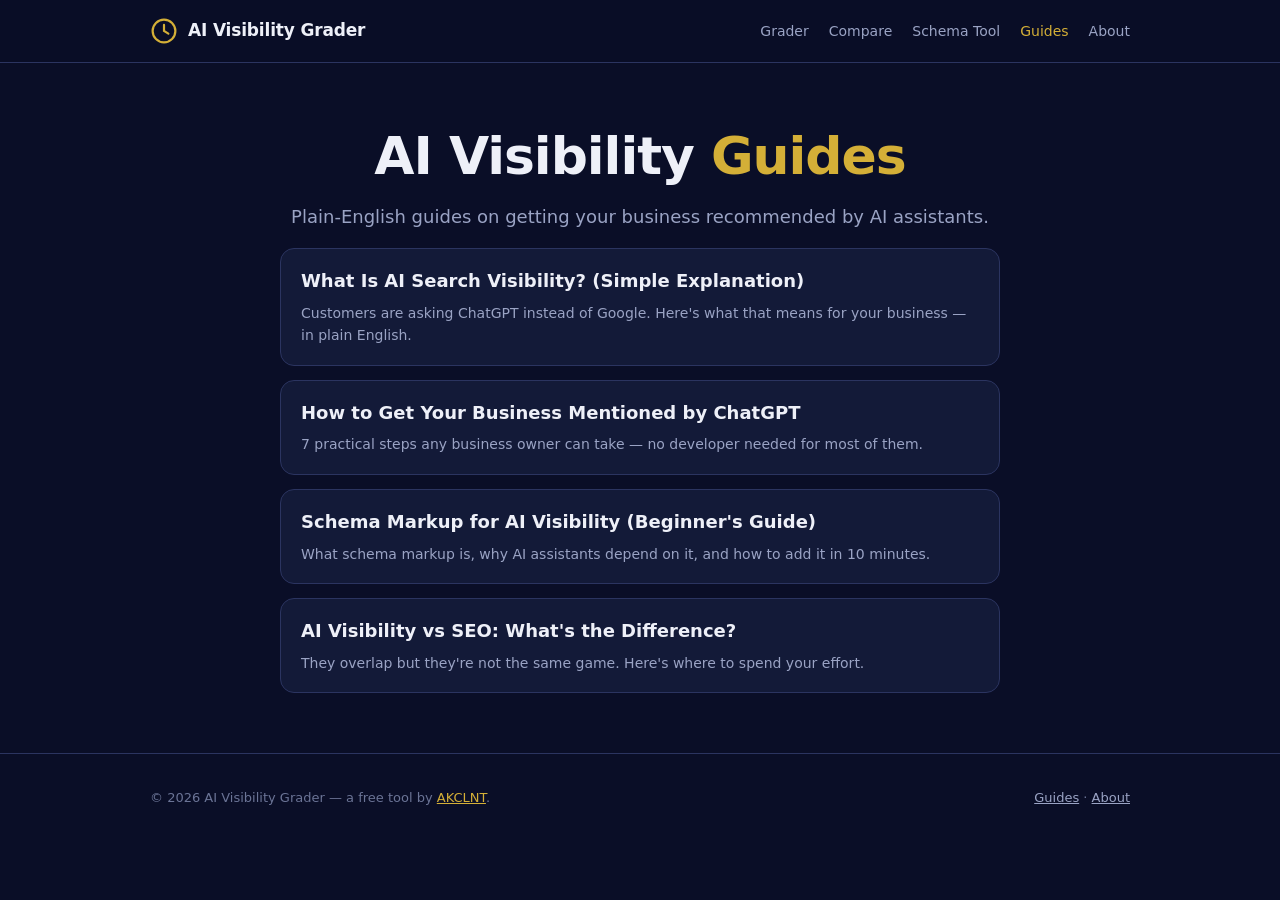
==== blog/index.html @ 86f94b41 "AI Visibility Grader v1: 12-check grader, compare, schema+FAQ generators, 4 blog posts" ====
<!DOCTYPE html>
<html lang="en">
<head>
<meta charset="utf-8">
<meta name="viewport" content="width=device-width, initial-scale=1">
<title>Guides — AI Visibility Grader</title>
<meta name="description" content="Practical guides on AI search visibility: how to get mentioned by ChatGPT, schema markup basics, and AI visibility vs SEO.">
<link rel="stylesheet" href="../style.css">
<link rel="icon" href="data:image/svg+xml,<svg xmlns='http://www.w3.org/2000/svg' viewBox='0 0 32 32'><circle cx='16' cy='16' r='13' fill='none' stroke='%23d4af37' stroke-width='3'/><path d='M16 9v7l5 3' stroke='%23d4af37' stroke-width='3' fill='none' stroke-linecap='round'/></svg>">
</head>
<body>

<header class="site">
  <div class="wrap nav">
    <a class="brand" href="../index.html">
      <svg class="mark" viewBox="0 0 32 32"><circle cx="16" cy="16" r="13"/><path d="M16 9v7l5 3"/></svg>
      AI Visibility Grader
    </a>
    <nav class="links">
      <a href="../index.html">Grader</a>
      <a href="../compare.html">Compare</a>
      <a href="../schema-generator.html">Schema Tool</a>
      <a href="index.html" class="active">Guides</a>
      <a href="../about.html">About</a>
    </nav>
  </div>
</header>

<main>
<div class="wrap">
  <section class="hero" style="padding-bottom:16px">
    <h1>AI Visibility <span class="u">Guides</span></h1>
    <p class="lead">Plain-English guides on getting your business recommended by AI assistants.</p>
  </section>

  <div class="post-list" style="max-width:720px;margin:0 auto 60px">
    <a class="post-link" href="what-is-ai-search-visibility.html">
      <h3>What Is AI Search Visibility? (Simple Explanation)</h3>
      <p>Customers are asking ChatGPT instead of Google. Here's what that means for your business — in plain English.</p>
    </a>
    <a class="post-link" href="how-to-get-mentioned-by-chatgpt.html">
      <h3>How to Get Your Business Mentioned by ChatGPT</h3>
      <p>7 practical steps any business owner can take — no developer needed for most of them.</p>
    </a>
    <a class="post-link" href="schema-markup-for-ai-visibility.html">
      <h3>Schema Markup for AI Visibility (Beginner's Guide)</h3>
      <p>What schema markup is, why AI assistants depend on it, and how to add it in 10 minutes.</p>
    </a>
    <a class="post-link" href="ai-visibility-vs-seo.html">
      <h3>AI Visibility vs SEO: What's the Difference?</h3>
      <p>They overlap but they're not the same game. Here's where to spend your effort.</p>
    </a>
  </div>
</div>
</main>

<footer class="site">
  <div class="wrap foot">
    <span class="fine">© <span id="yr"></span> AI Visibility Grader — a free tool by <a href="https://akclnt.com" style="color:var(--accent)">AKCLNT</a>.</span>
    <span class="fine"><a href="index.html" style="color:var(--muted)">Guides</a> · <a href="../about.html" style="color:var(--muted)">About</a></span>
  </div>
</footer>
<script>document.getElementById("yr").textContent = new Date().getFullYear();</script>
</body>
</html>
---- style.css ----
/* AI Visibility Grader — dark navy + gold AKCLNT theme */
:root{
  --bg:#0a0e27; --surface:#131a38; --surface-2:#1a2247; --line:#2b3460;
  --fg:#eef0f8; --muted:#9aa3c4; --faint:#6b7496;
  --accent:#d4af37; --accent-soft:rgba(212,175,55,.12); --accent-ink:#241c00;
  --ok:#36d399; --warn:#ffd24a; --bad:#ff6b6b;
  --radius:14px;
  color-scheme:dark;
}
*{box-sizing:border-box;margin:0;padding:0}
html{scroll-behavior:smooth}
body{background:var(--bg);color:var(--fg);font-family:system-ui,-apple-system,"Segoe UI",Roboto,sans-serif;line-height:1.6;-webkit-font-smoothing:antialiased}
.wrap{max-width:1020px;margin:0 auto;padding-inline:20px}
a{color:inherit}
.mono{font-family:ui-monospace,SFMono-Regular,Menlo,monospace}

/* header */
header.site{position:sticky;top:0;z-index:20;background:rgba(10,14,39,.88);backdrop-filter:blur(10px);border-bottom:1px solid var(--line)}
.nav{display:flex;align-items:center;gap:20px;height:62px}
.brand{display:flex;align-items:center;gap:10px;font-weight:800;font-size:17px;letter-spacing:-.01em;text-decoration:none}
.brand .mark{width:28px;height:28px;flex:none}
.brand .mark circle{fill:none;stroke:var(--accent);stroke-width:2.5}
.brand .mark path{stroke:var(--accent);stroke-width:2.5;fill:none;stroke-linecap:round}
.nav .links{margin-left:auto;display:flex;gap:20px;align-items:center}
.nav .links a{color:var(--muted);text-decoration:none;font-size:14px;font-weight:500}
.nav .links a:hover,.nav .links a.active{color:var(--accent)}
@media(max-width:680px){.nav .links a:not(.btn){display:none}}

/* buttons */
.btn{font-weight:600;border-radius:10px;border:1px solid transparent;cursor:pointer;font-size:15px;padding:12px 20px;transition:.15s;text-decoration:none;display:inline-flex;align-items:center;gap:8px;justify-content:center}
.btn-accent{background:var(--accent);color:var(--accent-ink)}
.btn-accent:hover{filter:brightness(1.1)}
.btn-ghost{border-color:var(--line);color:var(--fg);background:transparent}
.btn-ghost:hover{border-color:var(--accent);color:var(--accent)}
.btn-sm{padding:8px 14px;font-size:13px}
.nav .btn{padding:8px 14px;font-size:13px}
button:disabled{opacity:.5;cursor:wait}

/* hero */
.hero{padding:64px 0 36px;text-align:center}
.eyebrow{display:inline-block;font-size:12px;letter-spacing:.1em;text-transform:uppercase;color:var(--accent);border:1px solid var(--line);background:var(--surface);border-radius:999px;padding:6px 14px;margin-bottom:20px}
.hero h1{font-size:clamp(30px,5.5vw,52px);font-weight:800;letter-spacing:-.02em;line-height:1.12;max-width:22ch;margin:0 auto}
.hero h1 .u{color:var(--accent)}
.hero p.lead{color:var(--muted);font-size:clamp(15px,2.2vw,18px);max-width:64ch;margin:18px auto 0}
.hero .honest{margin-top:14px;font-size:13px;color:var(--faint);max-width:60ch;margin-left:auto;margin-right:auto}

/* grader card */
.grader{margin:8px auto 0;max-width:760px;background:var(--surface);border:1px solid var(--line);border-radius:var(--radius);padding:26px;box-shadow:0 20px 60px rgba(0,0,0,.35)}
.grader label{display:block;font-size:13px;font-weight:600;color:var(--muted);margin-bottom:8px;text-transform:uppercase;letter-spacing:.05em}
.url-row{display:flex;gap:10px}
@media(max-width:560px){.url-row{flex-direction:column}}
input[type=url],input[type=text],input[type=tel],select,textarea{width:100%;background:var(--bg);border:1px solid var(--line);border-radius:10px;color:var(--fg);padding:12px 14px;font-size:15px;font-family:inherit}
input:focus,select:focus,textarea:focus{outline:2px solid var(--accent);outline-offset:-1px;border-color:transparent}
.grader .hint{font-size:12.5px;color:var(--faint);margin-top:10px}
.spinner{display:none;align-items:center;gap:10px;margin-top:16px;color:var(--muted);font-size:14px}
.spinner.on{display:flex}
.spin{width:18px;height:18px;border:2px solid var(--line);border-top-color:var(--accent);border-radius:50%;animation:sp 0.8s linear infinite}
@keyframes sp{to{transform:rotate(360deg)}}
.error-box{display:none;margin-top:16px;background:rgba(255,107,107,.08);border:1px solid var(--bad);border-radius:10px;padding:12px 14px;font-size:14px;color:#ffb3b3}
.error-box.on{display:block}

/* results */
.results{display:none;margin-top:22px}
.results.on{display:block}
.score-hero{display:flex;gap:22px;align-items:center;background:var(--surface-2);border:1px solid var(--line);border-radius:var(--radius);padding:22px;flex-wrap:wrap}
.ring{--p:0;width:110px;height:110px;flex:none;border-radius:50%;display:grid;place-items:center;background:conic-gradient(var(--rc,var(--accent)) calc(var(--p)*1%),var(--surface) 0)}
.ring .inner{width:88px;height:88px;border-radius:50%;background:var(--surface-2);display:grid;place-items:center;align-content:center}
.ring .num{font-weight:800;font-size:30px;line-height:1}
.ring .grd{font-size:13px;color:var(--muted);font-weight:700}
.score-meta h2{font-size:22px;margin-bottom:6px}
.score-meta p{color:var(--muted);font-size:14px;max-width:52ch}
.delta{display:inline-block;margin-top:8px;font-size:13px;font-weight:700;border-radius:7px;padding:3px 10px}
.delta.up{background:rgba(54,211,153,.14);color:var(--ok)}
.delta.down{background:rgba(255,107,107,.14);color:var(--bad)}
.delta.same{background:var(--surface);color:var(--muted)}
.result-actions{display:flex;gap:10px;margin-top:16px;flex-wrap:wrap}

.checks{margin-top:18px;display:flex;flex-direction:column;gap:10px}
.check{background:var(--surface-2);border:1px solid var(--line);border-left-width:4px;border-radius:10px;padding:13px 15px}
.check.pass{border-left-color:var(--ok)}
.check.fail{border-left-color:var(--bad)}
.check.warn{border-left-color:var(--warn)}
.check .ctop{display:flex;align-items:center;gap:10px;flex-wrap:wrap}
.check .cname{font-weight:600;font-size:15px}
.check .badge{margin-left:auto;font-size:11px;font-weight:800;text-transform:uppercase;letter-spacing:.06em;padding:3px 10px;border-radius:6px}
.badge.pass{background:rgba(54,211,153,.15);color:var(--ok)}
.badge.fail{background:rgba(255,107,107,.15);color:var(--bad)}
.badge.warn{background:rgba(255,210,74,.15);color:var(--warn)}
.check .why{margin-top:8px;font-size:13.5px;color:var(--muted)}
.check .fix{margin-top:6px;font-size:13.5px;color:var(--fg)}
.check .fix b{color:var(--accent)}
.ic{width:18px;height:18px;flex:none}
.ic.pass{color:var(--ok)}.ic.fail{color:var(--bad)}.ic.warn{color:var(--warn)}

/* AI preview card */
.ai-preview{margin-top:18px;background:var(--surface-2);border:1px dashed var(--accent);border-radius:var(--radius);padding:20px}
.ai-preview .lbl{font-size:12px;text-transform:uppercase;letter-spacing:.08em;color:var(--accent);font-weight:700;margin-bottom:10px}
.chat-card{background:var(--bg);border:1px solid var(--line);border-radius:10px;padding:14px 16px;font-size:14px}
.chat-card .q{color:var(--muted);margin-bottom:8px;font-style:italic}
.chat-card .a{color:var(--fg)}

/* sections */
section.block{padding:56px 0;border-top:1px solid var(--line)}
.sec-head{max-width:62ch}
.sec-head h2{font-size:clamp(24px,4vw,34px);font-weight:750;letter-spacing:-.01em}
.sec-head p{color:var(--muted);margin-top:10px}
.grid3{display:grid;grid-template-columns:repeat(auto-fit,minmax(240px,1fr));gap:16px;margin-top:28px}
.card{background:var(--surface);border:1px solid var(--line);border-radius:var(--radius);padding:22px;text-decoration:none;display:block;transition:.15s}
a.card:hover{border-color:var(--accent);transform:translateY(-2px)}
.card .tic{width:34px;height:34px;border-radius:9px;background:var(--accent-soft);display:grid;place-items:center;margin-bottom:12px}
.card .tic svg{width:18px;height:18px;stroke:var(--accent)}
.card h3{font-size:17px;margin-bottom:8px}
.card p{color:var(--muted);font-size:14px}

/* how it works steps */
.steps{display:grid;grid-template-columns:repeat(auto-fit,minmax(220px,1fr));gap:16px;margin-top:28px;counter-reset:st}
.step{background:var(--surface);border:1px solid var(--line);border-radius:var(--radius);padding:22px;position:relative}
.step .n{width:32px;height:32px;border-radius:50%;background:var(--accent);color:var(--accent-ink);font-weight:800;display:grid;place-items:center;margin-bottom:12px;font-size:15px}
.step h3{font-size:16px;margin-bottom:8px}
.step p{color:var(--muted);font-size:14px}

/* forms (tools) */
.tool-grid{display:grid;grid-template-columns:1fr 1fr;gap:20px;margin-top:24px}
@media(max-width:760px){.tool-grid{grid-template-columns:1fr}}
.field{margin-bottom:14px}
.field label{display:block;font-size:13px;font-weight:600;color:var(--muted);margin-bottom:6px}
.output-card{background:var(--surface);border:1px solid var(--line);border-radius:var(--radius);padding:20px}
.output-card h3{font-size:14px;text-transform:uppercase;letter-spacing:.06em;color:var(--faint);margin-bottom:10px}
pre.code{background:var(--bg);border:1px solid var(--line);border-radius:10px;padding:14px;font-size:12.5px;line-height:1.6;overflow-x:auto;white-space:pre-wrap;word-break:break-word;max-height:380px;overflow-y:auto;color:#e8d9a8}
.faq-item{background:var(--surface-2);border:1px solid var(--line);border-radius:10px;padding:14px 16px;margin-bottom:10px}
.faq-item .fq{font-weight:700;margin-bottom:6px}
.faq-item .fa{color:var(--muted);font-size:14px}

/* compare */
.vs-grid{display:grid;grid-template-columns:1fr auto 1fr;gap:16px;margin-top:24px;align-items:start}
@media(max-width:760px){.vs-grid{grid-template-columns:1fr}}
.vs-badge{align-self:center;background:var(--accent);color:var(--accent-ink);font-weight:800;border-radius:50%;width:52px;height:52px;display:grid;place-items:center;justify-self:center}
.site-col{background:var(--surface);border:1px solid var(--line);border-radius:var(--radius);padding:20px}
.site-col.winner{border-color:var(--accent);box-shadow:0 0 0 1px var(--accent)}
.winner-tag{display:inline-block;background:var(--accent);color:var(--accent-ink);font-size:12px;font-weight:800;text-transform:uppercase;letter-spacing:.06em;border-radius:6px;padding:3px 10px;margin-bottom:10px}
.mini-score{font-size:40px;font-weight:800}
.mini-checks{margin-top:12px;font-size:13px;color:var(--muted)}
.mini-checks .row{display:flex;justify-content:space-between;padding:5px 0;border-bottom:1px dashed var(--line)}

/* blog */
.post{max-width:720px;margin:0 auto;padding:48px 20px}
.post h1{font-size:clamp(28px,5vw,42px);letter-spacing:-.02em;line-height:1.15;margin-bottom:12px}
.post .meta{color:var(--faint);font-size:13px;margin-bottom:28px}
.post h2{font-size:24px;margin:34px 0 12px}
.post h3{font-size:18px;margin:24px 0 8px}
.post p{color:#cfd4e6;margin-bottom:14px}
.post ul,.post ol{color:#cfd4e6;margin:0 0 14px 22px}
.post li{margin-bottom:6px}
.post a{color:var(--accent)}
.post .cta-box{margin-top:36px;background:var(--accent-soft);border:1px solid var(--accent);border-radius:var(--radius);padding:22px}
.post-list{display:flex;flex-direction:column;gap:14px;margin-top:26px}
.post-link{background:var(--surface);border:1px solid var(--line);border-radius:var(--radius);padding:18px 20px;text-decoration:none;display:block}
.post-link:hover{border-color:var(--accent)}
.post-link h3{font-size:18px;margin-bottom:6px}
.post-link p{color:var(--muted);font-size:14px}

/* footer */
footer.site{border-top:1px solid var(--line);padding:34px 0;margin-top:20px}
.foot{display:flex;gap:18px;align-items:center;flex-wrap:wrap;justify-content:space-between}
.foot .fine{color:var(--faint);font-size:13px}
.cta-strip{background:linear-gradient(135deg,var(--surface-2),var(--surface));border:1px solid var(--line);border-radius:var(--radius);padding:28px;margin:40px 0;display:flex;gap:18px;align-items:center;flex-wrap:wrap;justify-content:space-between}
.cta-strip h3{font-size:20px}
.cta-strip p{color:var(--muted);font-size:14px;margin-top:6px}

/* print */
@media print{
  header.site,.grader .url-row,.result-actions,.cta-strip,footer.site .foot .btn{display:none!important}
  body{background:#fff;color:#111}
  .grader,.check,.score-hero,.ai-preview{background:#fff!important;color:#111;border-color:#ccc}
  .check .why{color:#444}.score-meta p{color:#444}.ring{background:#eee!important}
}
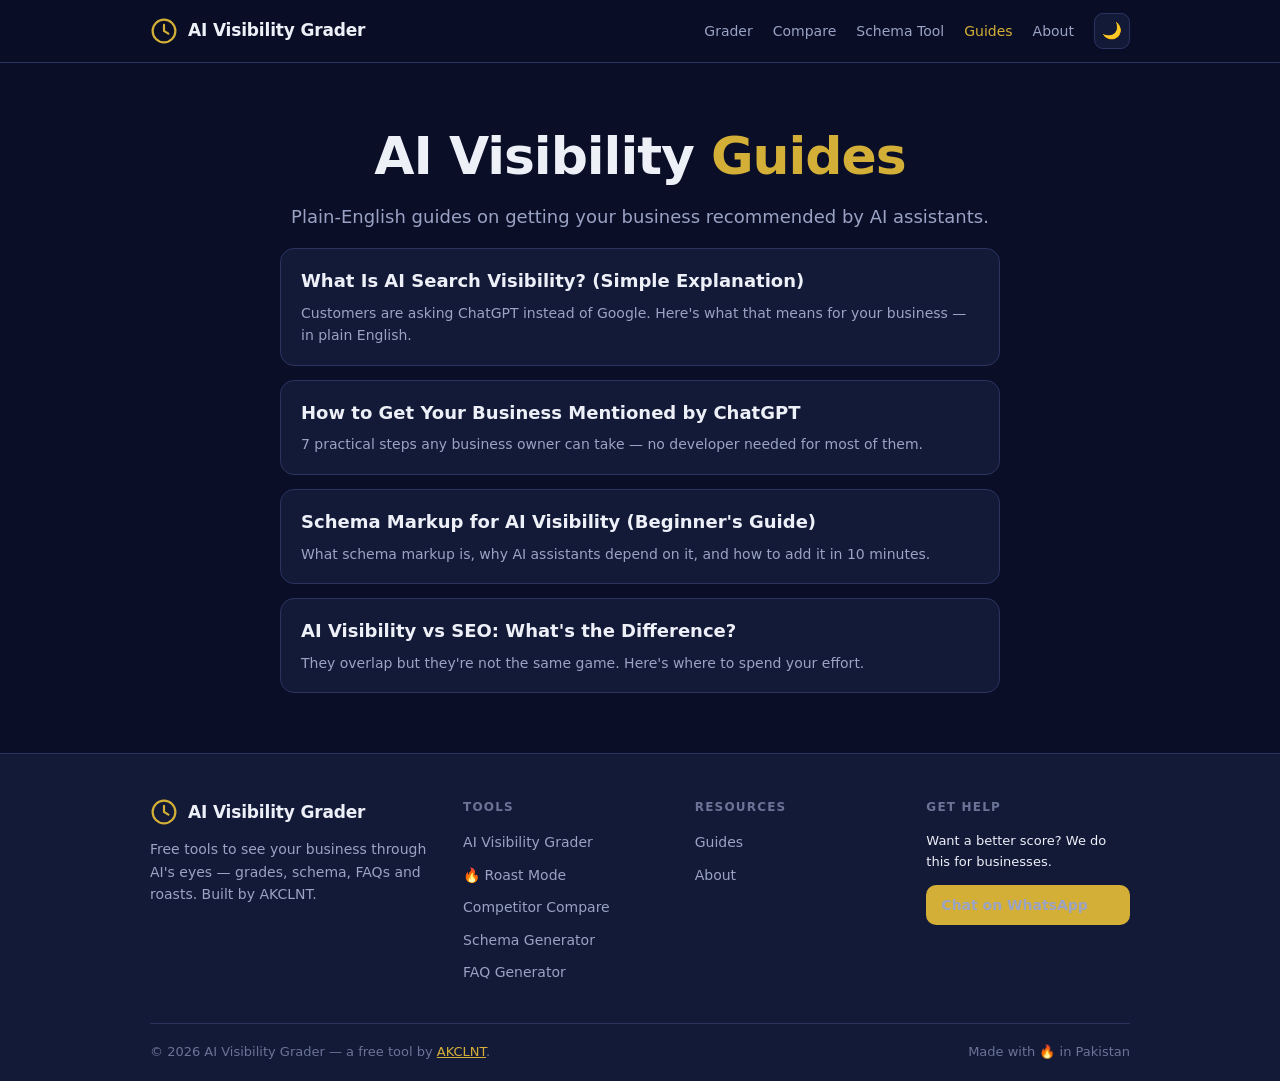
==== commit a535bffa: "Visual overhaul: magical 3D hero, light/dark theme, section polish, rich footer - hero3d.js: upgrade" ====
--- a/blog/index.html
+++ b/blog/index.html
@@ -5,6 +5,7 @@
 <meta name="viewport" content="width=device-width, initial-scale=1">
 <title>Guides — AI Visibility Grader</title>
 <meta name="description" content="Practical guides on AI search visibility: how to get mentioned by ChatGPT, schema markup basics, and AI visibility vs SEO.">
+<script>try{if(localStorage.getItem("avg_theme")==="light")document.documentElement.setAttribute("data-theme","light");}catch(e){}</script>
 <link rel="stylesheet" href="../style.css">
 <link rel="icon" href="data:image/svg+xml,<svg xmlns='http://www.w3.org/2000/svg' viewBox='0 0 32 32'><circle cx='16' cy='16' r='13' fill='none' stroke='%23d4af37' stroke-width='3'/><path d='M16 9v7l5 3' stroke='%23d4af37' stroke-width='3' fill='none' stroke-linecap='round'/></svg>">
 </head>
@@ -22,6 +23,8 @@
       <a href="../schema-generator.html">Schema Tool</a>
       <a href="index.html" class="active">Guides</a>
       <a href="../about.html">About</a>
+    
+      <button class="theme-btn" id="themeBtn" aria-label="Toggle light/dark theme" title="Light / dark">&#x1F319;</button>
     </nav>
   </div>
 </header>
@@ -55,11 +58,41 @@
 </main>
 
 <footer class="site">
-  <div class="wrap foot">
-    <span class="fine">© <span id="yr"></span> AI Visibility Grader — a free tool by <a href="https://akclnt.com" style="color:var(--accent)">AKCLNT</a>.</span>
-    <span class="fine"><a href="index.html" style="color:var(--muted)">Guides</a> · <a href="../about.html" style="color:var(--muted)">About</a></span>
+  <div class="wrap">
+    <div class="foot-grid">
+      <div class="fbrand">
+        <a class="brand" href="../index.html">
+          <svg class="mark" viewBox="0 0 32 32"><circle cx="16" cy="16" r="13"/><path d="M16 9v7l5 3"/></svg>
+          AI Visibility Grader
+        </a>
+        <p>Free tools to see your business through AI's eyes — grades, schema, FAQs and roasts. Built by AKCLNT.</p>
+      </div>
+      <div class="fcol">
+        <h4>Tools</h4>
+        <a href="../index.html">AI Visibility Grader</a>
+        <a href="../index.html#grader">🔥 Roast Mode</a>
+        <a href="../compare.html">Competitor Compare</a>
+        <a href="../schema-generator.html">Schema Generator</a>
+        <a href="../faq-generator.html">FAQ Generator</a>
+      </div>
+      <div class="fcol">
+        <h4>Resources</h4>
+        <a href="../blog/">Guides</a>
+        <a href="../about.html">About</a>
+      </div>
+      <div class="fcol">
+        <h4>Get help</h4>
+        <span class="fine">Want a better score? We do this for businesses.</span>
+        <a class="btn btn-accent btn-sm" href="https://wa.me/923238559822">Chat on WhatsApp</a>
+      </div>
+    </div>
+    <div class="foot-bar">
+      <span class="fine">&copy; <span id="yr"></span> AI Visibility Grader — a free tool by <a href="https://akclnt.com" style="color:var(--accent)">AKCLNT</a>.</span>
+      <span class="fine">Made with 🔥 in Pakistan</span>
+    </div>
   </div>
 </footer>
 <script>document.getElementById("yr").textContent = new Date().getFullYear();</script>
+<script src="../site.js"></script>
 </body>
 </html>
--- a/style.css
+++ b/style.css
@@ -1,12 +1,29 @@
 /* AI Visibility Grader — dark navy + gold AKCLNT theme */
 :root{
   --bg:#0a0e27; --surface:#131a38; --surface-2:#1a2247; --line:#2b3460;
-  --fg:#eef0f8; --muted:#9aa3c4; --faint:#6b7496;
+  --fg:#eef0f8; --muted:#9aa3c4; --faint:#6b7496; --body:#cfd4e6;
   --accent:#d4af37; --accent-soft:rgba(212,175,55,.12); --accent-ink:#241c00;
   --ok:#36d399; --warn:#ffd24a; --bad:#ff6b6b;
   --radius:14px;
+  --shadow:0 20px 60px rgba(0,0,0,.35);
   color-scheme:dark;
 }
+/* light theme */
+[data-theme="light"]{
+  --bg:#f6f3ea; --surface:#ffffff; --surface-2:#efe9d8; --line:#ddd3b8;
+  --fg:#1d2242; --muted:#5b6285; --faint:#8f94ad; --body:#3c4266;
+  --accent:#9a7a1c; --accent-soft:rgba(154,122,28,.12); --accent-ink:#ffffff;
+  --shadow:0 18px 45px rgba(60,50,10,.12);
+  color-scheme:light;
+}
+[data-theme="light"] pre.code{background:#fbf8ef;color:#7a5f14;border-color:var(--line)}
+[data-theme="light"] .paste-fallback textarea{background:#fbf8ef;color:#3c4266;border-color:rgba(154,122,28,.35)}
+[data-theme="light"] input[type=url],[data-theme="light"] input[type=text],[data-theme="light"] input[type=tel],[data-theme="light"] select,[data-theme="light"] textarea{background:#fff}
+/* theme toggle button */
+.theme-btn{background:var(--surface);border:1px solid var(--line);border-radius:9px;
+  width:36px;height:36px;font-size:16px;cursor:pointer;display:grid;place-items:center;
+  transition:.15s;line-height:1}
+.theme-btn:hover{border-color:var(--accent);transform:rotate(12deg)}
 *{box-sizing:border-box;margin:0;padding:0}
 html{scroll-behavior:smooth}
 body{background:var(--bg);color:var(--fg);font-family:system-ui,-apple-system,"Segoe UI",Roboto,sans-serif;line-height:1.6;-webkit-font-smoothing:antialiased}
@@ -45,7 +62,7 @@
 .hero .honest{margin-top:14px;font-size:13px;color:var(--faint);max-width:60ch;margin-left:auto;margin-right:auto}
 
 /* grader card */
-.grader{margin:8px auto 0;max-width:760px;background:var(--surface);border:1px solid var(--line);border-radius:var(--radius);padding:26px;box-shadow:0 20px 60px rgba(0,0,0,.35)}
+.grader{margin:8px auto 0;max-width:760px;background:var(--surface);border:1px solid var(--line);border-radius:var(--radius);padding:26px;box-shadow:var(--shadow)}
 .grader label{display:block;font-size:13px;font-weight:600;color:var(--muted);margin-bottom:8px;text-transform:uppercase;letter-spacing:.05em}
 .url-row{display:flex;gap:10px}
 @media(max-width:560px){.url-row{flex-direction:column}}
@@ -58,6 +75,9 @@
 @keyframes sp{to{transform:rotate(360deg)}}
 .error-box{display:none;margin-top:16px;background:rgba(255,107,107,.08);border:1px solid var(--bad);border-radius:10px;padding:12px 14px;font-size:14px;color:#ffb3b3}
 .error-box.on{display:block}
+.paste-fallback{margin-top:14px;border:1px dashed rgba(212,175,55,.4);border-radius:10px;padding:12px 14px;font-size:14px}
+.paste-fallback summary{cursor:pointer;color:var(--accent);font-weight:600}
+.paste-fallback textarea{width:100%;margin-top:10px;background:#0d1330;border:1px solid rgba(212,175,55,.25);border-radius:8px;color:#e8ecf8;padding:10px;font-family:monospace;font-size:12px;resize:vertical}
 
 /* results */
 .results{display:none;margin-top:22px}
@@ -148,8 +168,8 @@
 .post .meta{color:var(--faint);font-size:13px;margin-bottom:28px}
 .post h2{font-size:24px;margin:34px 0 12px}
 .post h3{font-size:18px;margin:24px 0 8px}
-.post p{color:#cfd4e6;margin-bottom:14px}
-.post ul,.post ol{color:#cfd4e6;margin:0 0 14px 22px}
+.post p{color:var(--body);margin-bottom:14px}
+.post ul,.post ol{color:var(--body);margin:0 0 14px 22px}
 .post li{margin-bottom:6px}
 .post a{color:var(--accent)}
 .post .cta-box{margin-top:36px;background:var(--accent-soft);border:1px solid var(--accent);border-radius:var(--radius);padding:22px}
@@ -160,14 +180,110 @@
 .post-link p{color:var(--muted);font-size:14px}
 
 /* footer */
-footer.site{border-top:1px solid var(--line);padding:34px 0;margin-top:20px}
-.foot{display:flex;gap:18px;align-items:center;flex-wrap:wrap;justify-content:space-between}
-.foot .fine{color:var(--faint);font-size:13px}
+footer.site{border-top:1px solid var(--line);padding:0;margin-top:20px;background:var(--surface)}
+.foot-grid{display:grid;grid-template-columns:1.4fr 1fr 1fr 1fr;gap:28px;padding:44px 0 30px}
+@media(max-width:760px){.foot-grid{grid-template-columns:1fr 1fr}}
+@media(max-width:480px){.foot-grid{grid-template-columns:1fr}}
+.fbrand p{color:var(--muted);font-size:14px;margin-top:12px;max-width:34ch}
+.fcol h4{font-size:12px;text-transform:uppercase;letter-spacing:.1em;color:var(--faint);margin-bottom:14px}
+.fcol a{display:block;color:var(--muted);text-decoration:none;font-size:14px;margin-bottom:10px;transition:.15s}
+.fcol a:hover{color:var(--accent);transform:translateX(3px)}
+.fcol .fine{font-size:13px;margin-bottom:12px;display:block}
+.foot-bar{border-top:1px solid var(--line);padding:18px 0;display:flex;gap:14px;align-items:center;
+  flex-wrap:wrap;justify-content:space-between}
+.foot-bar .fine{color:var(--faint);font-size:13px}
+
+/* section polish */
+.kicker{display:inline-flex;align-items:center;gap:8px;font-size:12px;font-weight:800;
+  letter-spacing:.12em;text-transform:uppercase;color:var(--accent);margin-bottom:12px}
+.kicker::before{content:"";width:22px;height:2px;background:var(--accent);border-radius:2px;display:inline-block}
+.sec-head h2{background:linear-gradient(120deg,var(--fg) 60%,var(--accent));-webkit-background-clip:text;
+  background-clip:text;-webkit-text-fill-color:transparent}
+a.card:hover{border-color:var(--accent);transform:translateY(-4px);box-shadow:0 14px 34px rgba(212,175,55,.14)}
+.card{position:relative;overflow:hidden}
+.card::after{content:"";position:absolute;top:0;left:0;right:0;height:3px;
+  background:linear-gradient(90deg,transparent,var(--accent),transparent);
+  opacity:0;transition:.2s}
+a.card:hover::after{opacity:1}
+/* steps connector */
+.steps{position:relative}
+@media(min-width:761px){
+  .steps::before{content:"";position:absolute;top:38px;left:12%;right:12%;height:2px;
+    background:repeating-linear-gradient(90deg,var(--line) 0 8px,transparent 8px 16px);z-index:0}
+  .step{position:relative;z-index:1}
+}
+.step{transition:.2s}
+.step:hover{transform:translateY(-4px);border-color:var(--accent)}
+.step .n{box-shadow:0 0 0 6px var(--accent-soft)}
+/* reveal on scroll */
+.js .reveal{opacity:0;transform:translateY(26px);transition:opacity .7s ease,transform .7s ease}
+.js .reveal.in{opacity:1;transform:none}
+@media(prefers-reduced-motion:reduce){.js .reveal{opacity:1;transform:none;transition:none}}
 .cta-strip{background:linear-gradient(135deg,var(--surface-2),var(--surface));border:1px solid var(--line);border-radius:var(--radius);padding:28px;margin:40px 0;display:flex;gap:18px;align-items:center;flex-wrap:wrap;justify-content:space-between}
 .cta-strip h3{font-size:20px}
 .cta-strip p{color:var(--muted);font-size:14px;margin-top:6px}
 
 /* print */
+/* hero 3D canvas */
+.hero-3d{position:relative;overflow:hidden}
+#hero3d{position:absolute;inset:0;width:100%;height:100%;pointer-events:none;opacity:.6;
+  -webkit-mask-image:radial-gradient(ellipse 95% 95% at 50% 45%, black 25%, transparent 78%);
+  mask-image:radial-gradient(ellipse 95% 95% at 50% 45%, black 25%, transparent 78%)}
+.hero-inner{position:relative;z-index:1}
+.eyebrow-hot{margin-left:8px;border-color:rgba(212,175,55,.5);color:#ffd24a;text-decoration:none;transition:.15s}
+.eyebrow-hot:hover{background:var(--accent-soft);border-color:var(--accent)}
+
+/* mode toggle */
+.mode-toggle{display:flex;gap:8px;margin-bottom:10px}
+.mode-pill{flex:1;border:1px solid var(--line);background:var(--bg);color:var(--muted);
+  border-radius:10px;padding:10px;font-size:14px;font-weight:700;cursor:pointer;transition:.15s;font-family:inherit}
+.mode-pill:hover{border-color:var(--accent);color:var(--fg)}
+.mode-pill.active{background:var(--accent-soft);border-color:var(--accent);color:var(--accent)}
+.mode-desc{font-size:13px;color:var(--faint);margin:-2px 0 14px}
+
+/* roast mode */
+#roastWrap{display:none}
+.roast-hero{background:linear-gradient(135deg,#2a1410,#131a38);border:1px solid rgba(255,120,60,.35);
+  border-radius:var(--radius);padding:26px;text-align:center;position:relative;overflow:hidden}
+.roast-flame{font-size:52px;animation:flick 1.6s ease-in-out infinite}
+@keyframes flick{0%,100%{transform:scale(1) rotate(-2deg)}50%{transform:scale(1.12) rotate(2deg)}}
+.roast-kicker{display:inline-block;font-size:11px;letter-spacing:.14em;color:#ff9a5c;font-weight:800;
+  text-transform:uppercase;margin:10px 0 6px}
+.roast-head h2{font-size:24px;word-break:break-all}
+.roast-grade{--rc:var(--accent);display:inline-flex;align-items:baseline;gap:10px;margin-top:10px;
+  background:rgba(0,0,0,.35);border:1px solid var(--rc);border-radius:12px;padding:8px 18px}
+.rg-num{font-size:34px;font-weight:800;color:var(--rc)}
+.rg-let{font-size:15px;font-weight:700;color:var(--fg)}
+.roast-overall{max-width:60ch;margin:16px auto 0;color:var(--fg);font-size:16px}
+.roast-counts{display:flex;gap:8px;justify-content:center;margin-top:14px;flex-wrap:wrap}
+.rc{font-size:12px;font-weight:800;text-transform:uppercase;letter-spacing:.05em;border-radius:7px;padding:4px 12px}
+.rc.bad{background:rgba(255,107,107,.15);color:var(--bad)}
+.rc.warn{background:rgba(255,210,74,.15);color:var(--warn)}
+.rc.ok{background:rgba(54,211,153,.15);color:var(--ok)}
+.roast-sec{font-size:19px;margin:26px 0 12px}
+.roast-list{display:flex;flex-direction:column;gap:10px}
+.roast-item{background:var(--surface-2);border:1px solid var(--line);border-left-width:4px;
+  border-radius:10px;padding:13px 15px}
+.roast-item.fail{border-left-color:#ff7a45}
+.roast-item.warn{border-left-color:var(--warn)}
+.roast-item.pass{border-left-color:var(--ok)}
+.roast-item .rl{font-size:15px;font-weight:600}
+.roast-item .rfix{margin-top:8px;font-size:13.5px;color:var(--muted)}
+.roast-item .rfix b{color:var(--accent)}
+.roast-passes{margin-top:18px;background:var(--surface);border:1px dashed var(--line);
+  border-radius:10px;padding:12px 16px;font-size:14px}
+.roast-passes summary{cursor:pointer;color:var(--accent);font-weight:700}
+/* shareable roast card */
+.roast-card{margin-top:26px;background:linear-gradient(135deg,#1c0f0a,#131a38 70%);
+  border:1px solid rgba(255,120,60,.4);border-radius:16px;padding:28px 24px;text-align:center}
+.rc-flame{font-size:44px}
+.rc-domain{font-size:22px;font-weight:800;margin-top:8px;word-break:break-all}
+.rc-grade{font-size:30px;font-weight:800;margin-top:6px}
+.rc-grade span{font-size:16px;color:var(--muted);font-weight:600}
+.rc-line{margin:14px auto 0;max-width:52ch;font-size:15px;color:var(--fg);font-style:italic}
+.rc-foot{margin-top:16px;font-size:12px;color:var(--faint);letter-spacing:.04em}
+.roast-share{display:flex;gap:10px;margin-top:16px;flex-wrap:wrap;justify-content:center}
+
 @media print{
   header.site,.grader .url-row,.result-actions,.cta-strip,footer.site .foot .btn{display:none!important}
   body{background:#fff;color:#111}
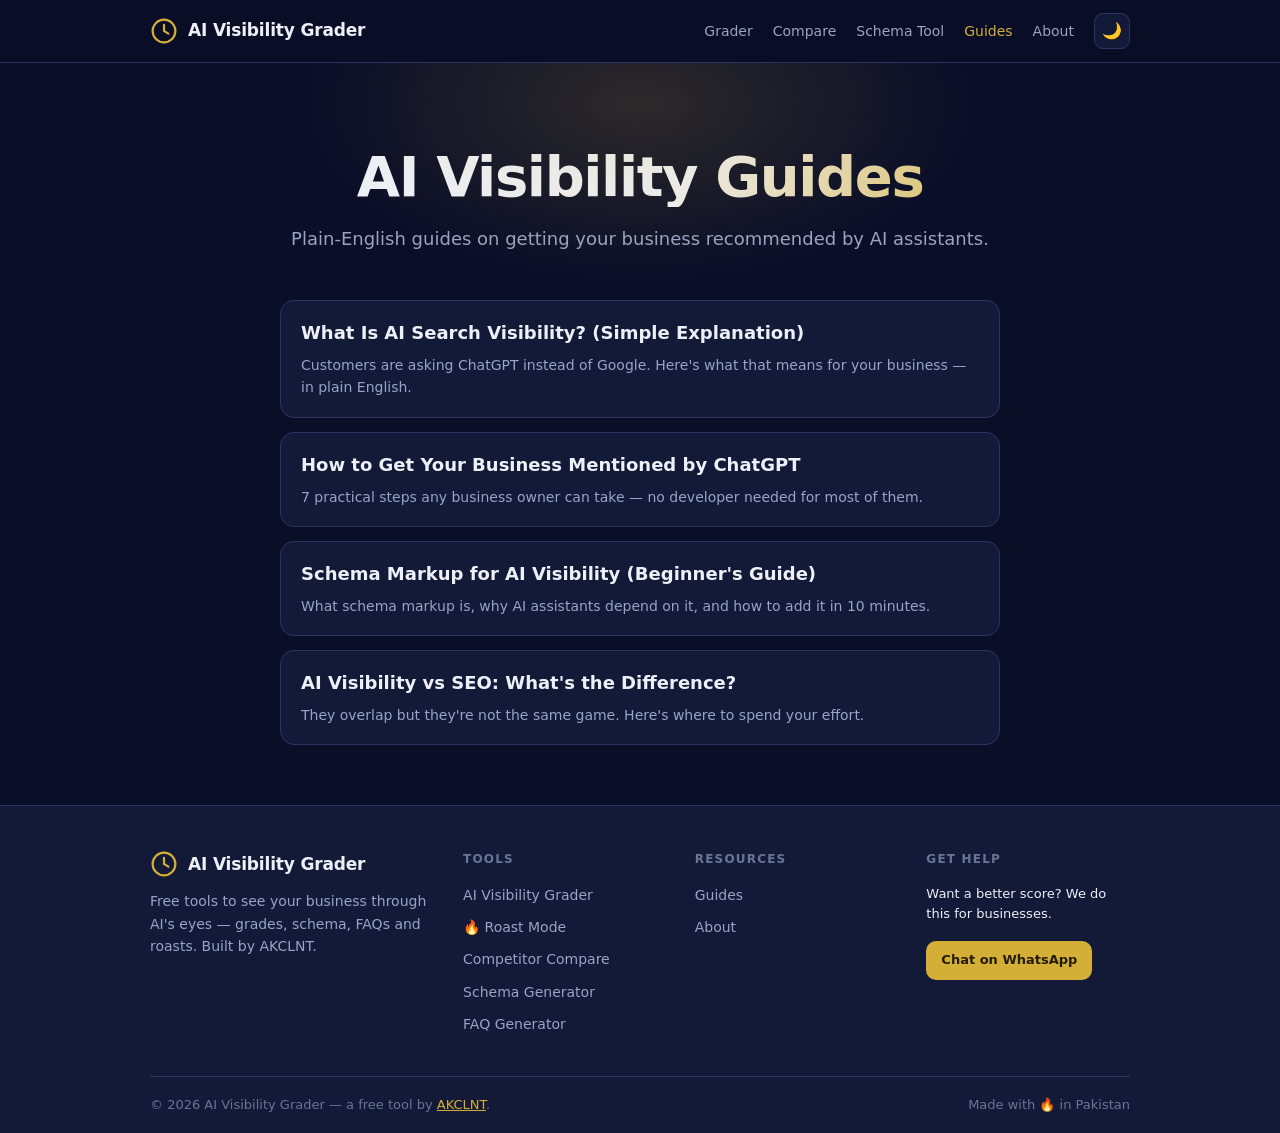
==== commit bdc5814a: "Premium makeover for inner pages - About: full redesign — 3D page hero (reuses hero3d canvas), featu" ====
--- a/blog/index.html
+++ b/blog/index.html
@@ -31,25 +31,25 @@
 
 <main>
 <div class="wrap">
-  <section class="hero" style="padding-bottom:16px">
+  <section class="hero page-hero">
     <h1>AI Visibility <span class="u">Guides</span></h1>
     <p class="lead">Plain-English guides on getting your business recommended by AI assistants.</p>
   </section>
 
   <div class="post-list" style="max-width:720px;margin:0 auto 60px">
-    <a class="post-link" href="what-is-ai-search-visibility.html">
+    <a class="post-link reveal" href="what-is-ai-search-visibility.html">
       <h3>What Is AI Search Visibility? (Simple Explanation)</h3>
       <p>Customers are asking ChatGPT instead of Google. Here's what that means for your business — in plain English.</p>
     </a>
-    <a class="post-link" href="how-to-get-mentioned-by-chatgpt.html">
+    <a class="post-link reveal" href="how-to-get-mentioned-by-chatgpt.html">
       <h3>How to Get Your Business Mentioned by ChatGPT</h3>
       <p>7 practical steps any business owner can take — no developer needed for most of them.</p>
     </a>
-    <a class="post-link" href="schema-markup-for-ai-visibility.html">
+    <a class="post-link reveal" href="schema-markup-for-ai-visibility.html">
       <h3>Schema Markup for AI Visibility (Beginner's Guide)</h3>
       <p>What schema markup is, why AI assistants depend on it, and how to add it in 10 minutes.</p>
     </a>
-    <a class="post-link" href="ai-visibility-vs-seo.html">
+    <a class="post-link reveal" href="ai-visibility-vs-seo.html">
       <h3>AI Visibility vs SEO: What's the Difference?</h3>
       <p>They overlap but they're not the same game. Here's where to spend your effort.</p>
     </a>
--- a/style.css
+++ b/style.css
@@ -179,6 +179,47 @@
 .post-link h3{font-size:18px;margin-bottom:6px}
 .post-link p{color:var(--muted);font-size:14px}
 
+/* page hero (inner pages) — glow + gradient headline */
+.page-hero{position:relative;text-align:center;padding:84px 0 46px;overflow:hidden}
+.page-hero::before{content:"";position:absolute;top:-140px;left:50%;transform:translateX(-50%);
+  width:680px;max-width:120vw;height:360px;pointer-events:none;
+  background:radial-gradient(ellipse,rgba(212,175,55,.17),transparent 70%)}
+.page-hero .wrap{position:relative;z-index:1}
+.page-hero .kicker{margin-bottom:16px}
+.page-hero h1{font-size:clamp(34px,5vw,56px);font-weight:800;letter-spacing:-.025em;line-height:1.08;
+  max-width:22ch;margin:0 auto;
+  background:linear-gradient(120deg,var(--fg) 55%,var(--accent));
+  -webkit-background-clip:text;background-clip:text;-webkit-text-fill-color:transparent}
+.page-hero .lead{margin-top:18px}
+.page-hero #hero3d{opacity:.32}
+
+/* about page */
+.about-grid{display:grid;grid-template-columns:1fr 1fr;gap:16px;margin-top:6px}
+@media(max-width:760px){.about-grid{grid-template-columns:1fr}}
+.panel{background:var(--surface);border:1px solid var(--line);border-radius:var(--radius);
+  padding:36px;margin:44px 0;position:relative;overflow:hidden}
+.panel::before{content:"";position:absolute;top:0;left:0;right:0;height:3px;
+  background:linear-gradient(90deg,transparent,var(--accent),transparent)}
+.panel h2{font-size:clamp(22px,3.4vw,30px);letter-spacing:-.01em;margin:10px 0 12px}
+.panel p{color:var(--muted);max-width:68ch}
+.checklist{display:grid;grid-template-columns:repeat(auto-fit,minmax(215px,1fr));gap:10px;margin-top:22px}
+.cli{display:flex;gap:10px;align-items:flex-start;background:var(--surface-2);
+  border:1px solid var(--line);border-radius:10px;padding:12px 14px;font-size:14px;transition:.15s}
+.cli:hover{border-color:var(--accent);transform:translateY(-2px)}
+.cli .tick{color:var(--ok);font-weight:800;flex:none}
+.donts{list-style:none;margin-top:10px}
+.donts li{display:flex;gap:10px;margin-bottom:12px;color:var(--muted);font-size:14.5px}
+.donts .x{color:var(--bad);font-weight:800;flex:none}
+
+/* blog article header polish */
+.post{padding-top:70px}
+.post h1{background:linear-gradient(120deg,var(--fg) 55%,var(--accent));
+  -webkit-background-clip:text;background-clip:text;-webkit-text-fill-color:transparent;
+  padding-bottom:6px}
+.post .meta{display:flex;align-items:center;gap:12px;margin-bottom:30px}
+.post .meta::before{content:"";width:28px;height:2px;background:var(--accent);border-radius:2px;flex:none}
+.post h2{margin-top:40px}
+
 /* footer */
 footer.site{border-top:1px solid var(--line);padding:0;margin-top:20px;background:var(--surface)}
 .foot-grid{display:grid;grid-template-columns:1.4fr 1fr 1fr 1fr;gap:28px;padding:44px 0 30px}
@@ -186,8 +227,9 @@
 @media(max-width:480px){.foot-grid{grid-template-columns:1fr}}
 .fbrand p{color:var(--muted);font-size:14px;margin-top:12px;max-width:34ch}
 .fcol h4{font-size:12px;text-transform:uppercase;letter-spacing:.1em;color:var(--faint);margin-bottom:14px}
-.fcol a{display:block;color:var(--muted);text-decoration:none;font-size:14px;margin-bottom:10px;transition:.15s}
-.fcol a:hover{color:var(--accent);transform:translateX(3px)}
+.fcol a:not(.btn){display:block;color:var(--muted);text-decoration:none;font-size:14px;margin-bottom:10px;transition:.15s}
+.fcol a:not(.btn):hover{color:var(--accent);transform:translateX(3px)}
+.fcol .btn{margin-top:4px}
 .fcol .fine{font-size:13px;margin-bottom:12px;display:block}
 .foot-bar{border-top:1px solid var(--line);padding:18px 0;display:flex;gap:14px;align-items:center;
   flex-wrap:wrap;justify-content:space-between}
@@ -224,12 +266,46 @@
 .cta-strip p{color:var(--muted);font-size:14px;margin-top:6px}
 
 /* print */
-/* hero 3D canvas */
-.hero-3d{position:relative;overflow:hidden}
-#hero3d{position:absolute;inset:0;width:100%;height:100%;pointer-events:none;opacity:.6;
-  -webkit-mask-image:radial-gradient(ellipse 95% 95% at 50% 45%, black 25%, transparent 78%);
-  mask-image:radial-gradient(ellipse 95% 95% at 50% 45%, black 25%, transparent 78%)}
-.hero-inner{position:relative;z-index:1}
+/* split hero (index) — asymmetric: massive type left, 3D visual stage right */
+.hero-split{padding:76px 0 60px;overflow:hidden}
+.hero-grid{display:grid;grid-template-columns:1.02fr .98fr;gap:52px;align-items:center}
+.hero-copy{text-align:left}
+.hero-badges{display:flex;gap:8px;flex-wrap:wrap;margin-bottom:24px}
+.hero-badges .eyebrow{margin-bottom:0}
+.hero-split h1{font-size:clamp(38px,4.8vw,64px);font-weight:800;letter-spacing:-.025em;
+  line-height:1.05;margin:0;max-width:15ch;text-align:left}
+.hero-split h1 .u{color:var(--accent)}
+.hero-split .hero-copy .lead{text-align:left;margin:22px 0 0;max-width:52ch}
+.hero-ctas{display:flex;gap:12px;margin-top:30px;flex-wrap:wrap}
+.hero-trust{display:flex;gap:10px;align-items:center;flex-wrap:wrap;margin-top:26px;
+  color:var(--muted);font-size:14px}
+.hero-trust b{color:var(--accent);font-size:17px}
+.hero-trust .dot{color:var(--faint)}
+.hero-copy .honest{margin:20px 0 0;max-width:54ch;text-align:left}
+/* 3D visual stage */
+.hero-visual{position:relative;min-height:520px;border-radius:22px;overflow:hidden;
+  border:1px solid var(--line);
+  background:radial-gradient(ellipse 80% 70% at 50% 45%, rgba(212,175,55,.10), transparent 70%), var(--surface);
+  box-shadow:var(--shadow)}
+#hero3d{position:absolute;inset:0;width:100%;height:100%;pointer-events:none;opacity:.9}
+.hv-chip{position:absolute;display:flex;align-items:center;gap:8px;white-space:nowrap;
+  background:rgba(13,18,44,.72);backdrop-filter:blur(10px);-webkit-backdrop-filter:blur(10px);
+  border:1px solid var(--line);border-radius:12px;padding:10px 15px;font-size:13px;font-weight:600;
+  color:var(--fg);box-shadow:0 10px 30px rgba(0,0,0,.3)}
+.hv-chip b{color:var(--accent)}
+.hv-a{top:26px;left:26px;animation:float 5s ease-in-out infinite}
+.hv-b{bottom:92px;right:24px;animation:float 6.5s ease-in-out infinite reverse}
+.hv-c{bottom:28px;left:26px;animation:float 7.5s ease-in-out infinite}
+.pulse{width:9px;height:9px;border-radius:50%;background:var(--ok);animation:pulse 1.8s infinite}
+@keyframes pulse{0%{box-shadow:0 0 0 0 rgba(54,211,153,.55)}70%{box-shadow:0 0 0 10px rgba(54,211,153,0)}100%{box-shadow:0 0 0 0 rgba(54,211,153,0)}}
+@keyframes float{0%,100%{transform:translateY(0)}50%{transform:translateY(-9px)}}
+[data-theme="light"] .hv-chip{background:rgba(255,255,255,.8)}
+@media(max-width:900px){
+  .hero-grid{grid-template-columns:1fr;gap:38px}
+  .hero-visual{min-height:380px}
+  .hero-split{padding:54px 0 42px}
+}
+@media(prefers-reduced-motion:reduce){.hv-chip{animation:none}.pulse{animation:none}}
 .eyebrow-hot{margin-left:8px;border-color:rgba(212,175,55,.5);color:#ffd24a;text-decoration:none;transition:.15s}
 .eyebrow-hot:hover{background:var(--accent-soft);border-color:var(--accent)}
 
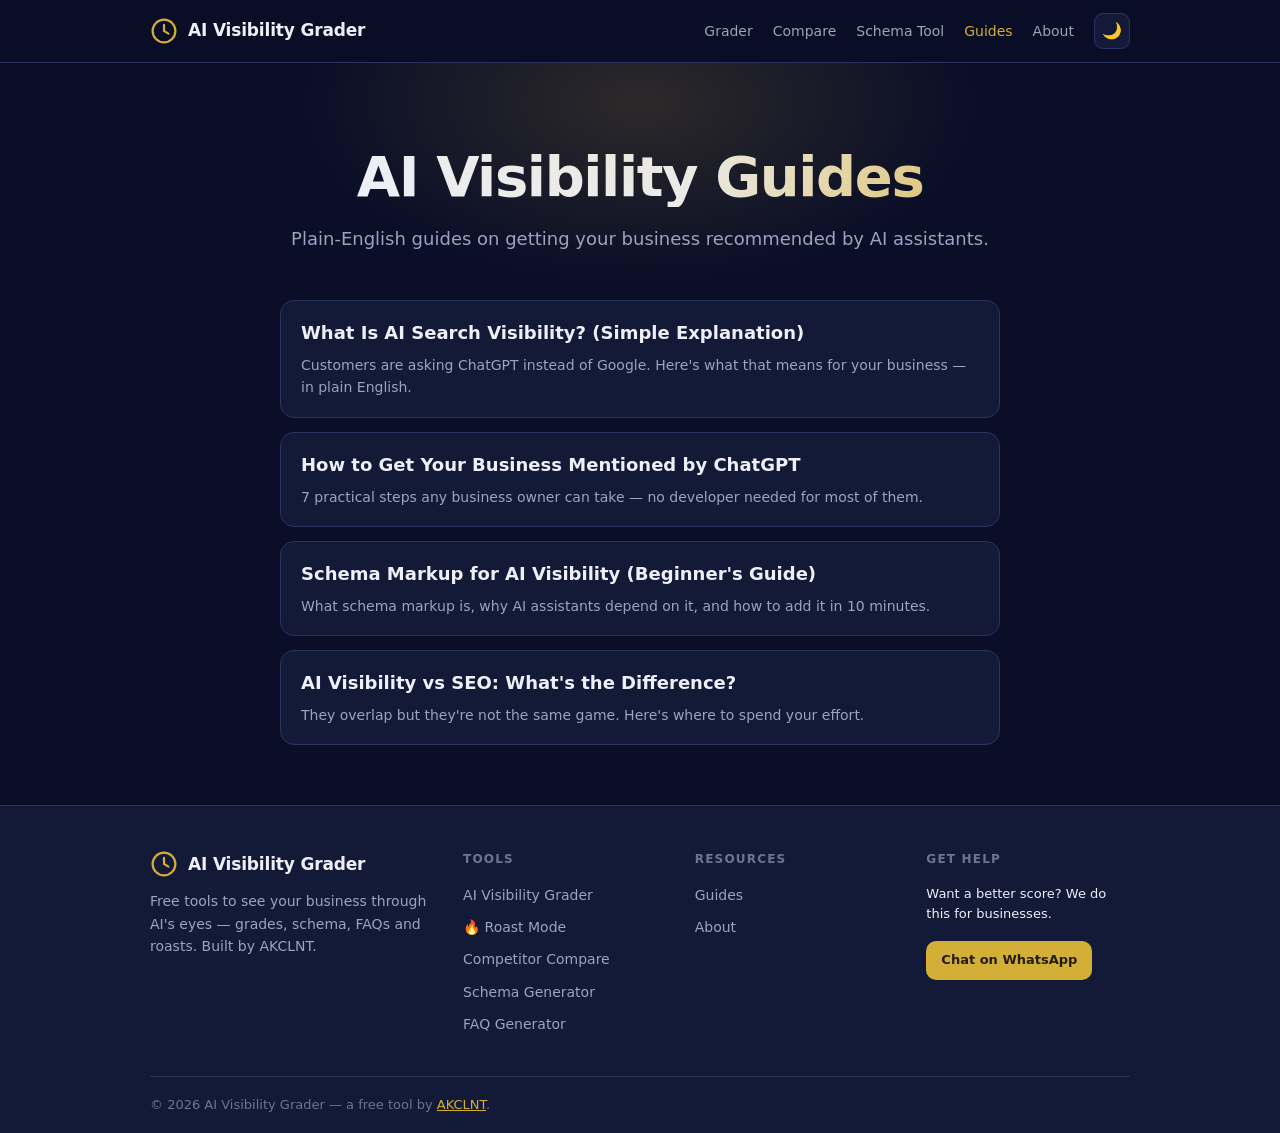
==== commit 4b8172dc: "Remove 'Made with fire in Pakistan' from footer (per Komil)" ====
--- a/blog/index.html
+++ b/blog/index.html
@@ -88,7 +88,7 @@
     </div>
     <div class="foot-bar">
       <span class="fine">&copy; <span id="yr"></span> AI Visibility Grader — a free tool by <a href="https://akclnt.com" style="color:var(--accent)">AKCLNT</a>.</span>
-      <span class="fine">Made with 🔥 in Pakistan</span>
+      
     </div>
   </div>
 </footer>
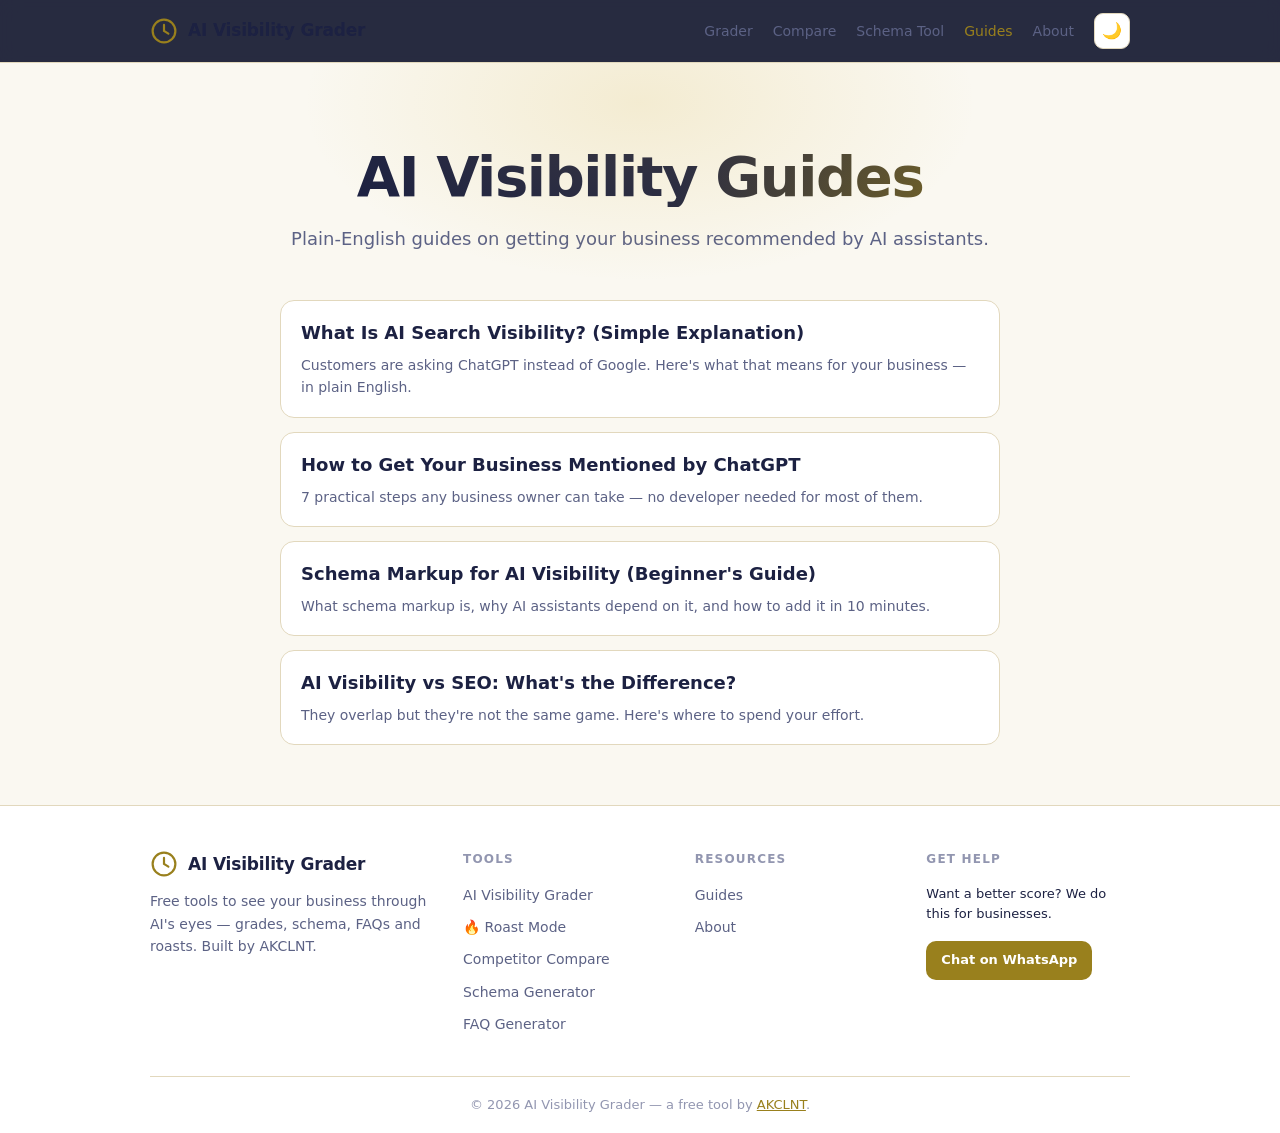
==== commit f77184ac: "White-first premium redesign: light default theme, images, animations - THEME FLIP: light/white is n" ====
--- a/blog/index.html
+++ b/blog/index.html
@@ -5,7 +5,7 @@
 <meta name="viewport" content="width=device-width, initial-scale=1">
 <title>Guides — AI Visibility Grader</title>
 <meta name="description" content="Practical guides on AI search visibility: how to get mentioned by ChatGPT, schema markup basics, and AI visibility vs SEO.">
-<script>try{if(localStorage.getItem("avg_theme")==="light")document.documentElement.setAttribute("data-theme","light");}catch(e){}</script>
+<script>try{if(localStorage.getItem("avg_theme")==="dark")document.documentElement.setAttribute("data-theme","dark");}catch(e){}</script>
 <link rel="stylesheet" href="../style.css">
 <link rel="icon" href="data:image/svg+xml,<svg xmlns='http://www.w3.org/2000/svg' viewBox='0 0 32 32'><circle cx='16' cy='16' r='13' fill='none' stroke='%23d4af37' stroke-width='3'/><path d='M16 9v7l5 3' stroke='%23d4af37' stroke-width='3' fill='none' stroke-linecap='round'/></svg>">
 </head>
--- a/style.css
+++ b/style.css
@@ -1,24 +1,27 @@
-/* AI Visibility Grader — dark navy + gold AKCLNT theme */
+/* AI Visibility Grader — light premium (white) default, dark on toggle */
 :root{
+  --bg:#faf8f1; --surface:#ffffff; --surface-2:#f2ecdc; --line:#e2d8bd;
+  --fg:#1c2142; --muted:#5c6285; --faint:#9296b0; --body:#3d4266;
+  --accent:#99801d; --accent-soft:rgba(153,128,29,.10); --accent-ink:#ffffff;
+  --ok:#0d9d6c; --warn:#a5760a; --bad:#d64545;
+  --radius:14px;
+  --shadow:0 18px 45px rgba(70,58,14,.10);
+  --shadow-lg:0 30px 70px rgba(70,58,14,.14);
+  color-scheme:light;
+}
+/* dark theme (toggle) */
+[data-theme="dark"]{
   --bg:#0a0e27; --surface:#131a38; --surface-2:#1a2247; --line:#2b3460;
   --fg:#eef0f8; --muted:#9aa3c4; --faint:#6b7496; --body:#cfd4e6;
   --accent:#d4af37; --accent-soft:rgba(212,175,55,.12); --accent-ink:#241c00;
   --ok:#36d399; --warn:#ffd24a; --bad:#ff6b6b;
-  --radius:14px;
   --shadow:0 20px 60px rgba(0,0,0,.35);
+  --shadow-lg:0 30px 80px rgba(0,0,0,.45);
   color-scheme:dark;
 }
-/* light theme */
-[data-theme="light"]{
-  --bg:#f6f3ea; --surface:#ffffff; --surface-2:#efe9d8; --line:#ddd3b8;
-  --fg:#1d2242; --muted:#5b6285; --faint:#8f94ad; --body:#3c4266;
-  --accent:#9a7a1c; --accent-soft:rgba(154,122,28,.12); --accent-ink:#ffffff;
-  --shadow:0 18px 45px rgba(60,50,10,.12);
-  color-scheme:light;
-}
-[data-theme="light"] pre.code{background:#fbf8ef;color:#7a5f14;border-color:var(--line)}
-[data-theme="light"] .paste-fallback textarea{background:#fbf8ef;color:#3c4266;border-color:rgba(154,122,28,.35)}
-[data-theme="light"] input[type=url],[data-theme="light"] input[type=text],[data-theme="light"] input[type=tel],[data-theme="light"] select,[data-theme="light"] textarea{background:#fff}
+[data-theme="dark"] pre.code{background:var(--bg);color:#e8d9a8}
+[data-theme="dark"] .paste-fallback textarea{background:#0d1330;color:#e8ecf8;border-color:rgba(212,175,55,.25)}
+[data-theme="dark"] .hv-chip{background:rgba(13,18,44,.72)}
 /* theme toggle button */
 .theme-btn{background:var(--surface);border:1px solid var(--line);border-radius:9px;
   width:36px;height:36px;font-size:16px;cursor:pointer;display:grid;place-items:center;
@@ -77,7 +80,7 @@
 .error-box.on{display:block}
 .paste-fallback{margin-top:14px;border:1px dashed rgba(212,175,55,.4);border-radius:10px;padding:12px 14px;font-size:14px}
 .paste-fallback summary{cursor:pointer;color:var(--accent);font-weight:600}
-.paste-fallback textarea{width:100%;margin-top:10px;background:#0d1330;border:1px solid rgba(212,175,55,.25);border-radius:8px;color:#e8ecf8;padding:10px;font-family:monospace;font-size:12px;resize:vertical}
+.paste-fallback textarea{width:100%;margin-top:10px;background:#fbf8ef;border:1px solid rgba(153,128,29,.35);border-radius:8px;color:#3c4266;padding:10px;font-family:monospace;font-size:12px;resize:vertical}
 
 /* results */
 .results{display:none;margin-top:22px}
@@ -146,7 +149,7 @@
 .field label{display:block;font-size:13px;font-weight:600;color:var(--muted);margin-bottom:6px}
 .output-card{background:var(--surface);border:1px solid var(--line);border-radius:var(--radius);padding:20px}
 .output-card h3{font-size:14px;text-transform:uppercase;letter-spacing:.06em;color:var(--faint);margin-bottom:10px}
-pre.code{background:var(--bg);border:1px solid var(--line);border-radius:10px;padding:14px;font-size:12.5px;line-height:1.6;overflow-x:auto;white-space:pre-wrap;word-break:break-word;max-height:380px;overflow-y:auto;color:#e8d9a8}
+pre.code{background:var(--bg);border:1px solid var(--line);border-radius:10px;padding:14px;font-size:12.5px;line-height:1.6;overflow-x:auto;white-space:pre-wrap;word-break:break-word;max-height:380px;overflow-y:auto;color:#7a5f14}
 .faq-item{background:var(--surface-2);border:1px solid var(--line);border-radius:10px;padding:14px 16px;margin-bottom:10px}
 .faq-item .fq{font-weight:700;margin-bottom:6px}
 .faq-item .fa{color:var(--muted);font-size:14px}
@@ -220,6 +223,55 @@
 .post .meta::before{content:"";width:28px;height:2px;background:var(--accent);border-radius:2px;flex:none}
 .post h2{margin-top:40px}
 
+/* ---- signals ticker (marquee) ---- */
+.ticker{overflow:hidden;border-top:1px solid var(--line);border-bottom:1px solid var(--line);
+  background:linear-gradient(90deg,var(--accent-soft),transparent 30%,transparent 70%,var(--accent-soft));
+  padding:13px 0;margin-top:8px}
+.ticker-track{display:flex;gap:0;width:max-content;animation:tick 30s linear infinite}
+.ticker:hover .ticker-track{animation-play-state:paused}
+.ticker span{display:inline-flex;align-items:center;gap:10px;padding:0 22px;font-size:13.5px;font-weight:600;
+  letter-spacing:.04em;text-transform:uppercase;color:var(--muted);white-space:nowrap}
+.ticker span i{font-style:normal;color:var(--accent)}
+@keyframes tick{to{transform:translateX(-50%)}}
+@media(prefers-reduced-motion:reduce){.ticker-track{animation:none}}
+
+/* ---- stats band ---- */
+.stats-band{display:grid;grid-template-columns:repeat(4,1fr);gap:12px;margin:34px 0 8px}
+@media(max-width:640px){.stats-band{grid-template-columns:repeat(2,1fr)}}
+.stat{background:var(--surface);border:1px solid var(--line);border-radius:var(--radius);
+  padding:20px 12px;text-align:center;box-shadow:var(--shadow);transition:.2s}
+.stat:hover{transform:translateY(-3px);border-color:var(--accent)}
+.stat b{display:block;font-size:clamp(26px,3.4vw,36px);font-weight:800;color:var(--accent);
+  font-variant-numeric:tabular-nums}
+.stat small{color:var(--muted);font-size:12.5px;letter-spacing:.03em}
+
+/* ---- showcase section ---- */
+.showcase{display:grid;grid-template-columns:1.05fr 1fr;gap:44px;align-items:center}
+@media(max-width:860px){.showcase{grid-template-columns:1fr}}
+.shot{position:relative}
+.shot img{width:100%;height:auto;border-radius:18px;box-shadow:var(--shadow-lg);
+  border:1px solid var(--line);transition:transform .4s}
+.shot:hover img{transform:scale(1.015) rotate(-.3deg)}
+.shot::before{content:"";position:absolute;inset:-14px -14px auto auto;width:120px;height:120px;
+  background:radial-gradient(circle,var(--accent-soft),transparent 70%);z-index:-1}
+.show-list{list-style:none;margin:22px 0}
+.show-list li{display:flex;gap:12px;margin-bottom:14px;font-size:15px;color:var(--body)}
+.show-list .tick{color:var(--ok);font-weight:800;flex:none;font-size:17px}
+
+/* ---- button shine ---- */
+.btn-accent{position:relative;overflow:hidden}
+.btn-accent::after{content:"";position:absolute;top:0;left:-80%;width:50%;height:100%;
+  background:linear-gradient(100deg,transparent,rgba(255,255,255,.45),transparent);
+  transform:skewX(-20deg);transition:left .5s}
+.btn-accent:hover::after{left:130%}
+@media(prefers-reduced-motion:reduce){.btn-accent::after{display:none}}
+
+/* ---- CTA strip with art ---- */
+.cta-strip.art{background-image:linear-gradient(100deg,rgba(10,14,39,.88) 30%,rgba(10,14,39,.55)),url("img/ai-network-art.png");
+  background-size:cover;background-position:center right;border:none}
+.cta-strip.art h3{color:#fff}
+.cta-strip.art p{color:#c9cfe8}
+
 /* footer */
 footer.site{border-top:1px solid var(--line);padding:0;margin-top:20px;background:var(--surface)}
 .foot-grid{display:grid;grid-template-columns:1.4fr 1fr 1fr 1fr;gap:28px;padding:44px 0 30px}
@@ -232,7 +284,7 @@
 .fcol .btn{margin-top:4px}
 .fcol .fine{font-size:13px;margin-bottom:12px;display:block}
 .foot-bar{border-top:1px solid var(--line);padding:18px 0;display:flex;gap:14px;align-items:center;
-  flex-wrap:wrap;justify-content:space-between}
+  flex-wrap:wrap;justify-content:center;text-align:center}
 .foot-bar .fine{color:var(--faint);font-size:13px}
 
 /* section polish */
@@ -299,14 +351,14 @@
 .pulse{width:9px;height:9px;border-radius:50%;background:var(--ok);animation:pulse 1.8s infinite}
 @keyframes pulse{0%{box-shadow:0 0 0 0 rgba(54,211,153,.55)}70%{box-shadow:0 0 0 10px rgba(54,211,153,0)}100%{box-shadow:0 0 0 0 rgba(54,211,153,0)}}
 @keyframes float{0%,100%{transform:translateY(0)}50%{transform:translateY(-9px)}}
-[data-theme="light"] .hv-chip{background:rgba(255,255,255,.8)}
+.hv-chip{background:rgba(255,255,255,.82)}
 @media(max-width:900px){
   .hero-grid{grid-template-columns:1fr;gap:38px}
   .hero-visual{min-height:380px}
   .hero-split{padding:54px 0 42px}
 }
 @media(prefers-reduced-motion:reduce){.hv-chip{animation:none}.pulse{animation:none}}
-.eyebrow-hot{margin-left:8px;border-color:rgba(212,175,55,.5);color:#ffd24a;text-decoration:none;transition:.15s}
+.eyebrow-hot{margin-left:8px;border-color:rgba(212,175,55,.5);color:var(--warn);text-decoration:none;transition:.15s}
 .eyebrow-hot:hover{background:var(--accent-soft);border-color:var(--accent)}
 
 /* mode toggle */
@@ -320,7 +372,9 @@
 /* roast mode */
 #roastWrap{display:none}
 .roast-hero{background:linear-gradient(135deg,#2a1410,#131a38);border:1px solid rgba(255,120,60,.35);
-  border-radius:var(--radius);padding:26px;text-align:center;position:relative;overflow:hidden}
+  border-radius:var(--radius);padding:26px;text-align:center;position:relative;overflow:hidden;
+  --fg:#f2ecdc;--body:#d9d3bd;--muted:#b3ad94;--faint:#8f8871;
+  --bad:#ff6b6b;--warn:#ffd24a;--ok:#36d399;color:var(--body)}
 .roast-flame{font-size:52px;animation:flick 1.6s ease-in-out infinite}
 @keyframes flick{0%,100%{transform:scale(1) rotate(-2deg)}50%{transform:scale(1.12) rotate(2deg)}}
 .roast-kicker{display:inline-block;font-size:11px;letter-spacing:.14em;color:#ff9a5c;font-weight:800;
@@ -351,7 +405,8 @@
 .roast-passes summary{cursor:pointer;color:var(--accent);font-weight:700}
 /* shareable roast card */
 .roast-card{margin-top:26px;background:linear-gradient(135deg,#1c0f0a,#131a38 70%);
-  border:1px solid rgba(255,120,60,.4);border-radius:16px;padding:28px 24px;text-align:center}
+  border:1px solid rgba(255,120,60,.4);border-radius:16px;padding:28px 24px;text-align:center;
+  --fg:#f2ecdc;--muted:#b3ad94;--faint:#8f8871;color:#f2ecdc}
 .rc-flame{font-size:44px}
 .rc-domain{font-size:22px;font-weight:800;margin-top:8px;word-break:break-all}
 .rc-grade{font-size:30px;font-weight:800;margin-top:6px}
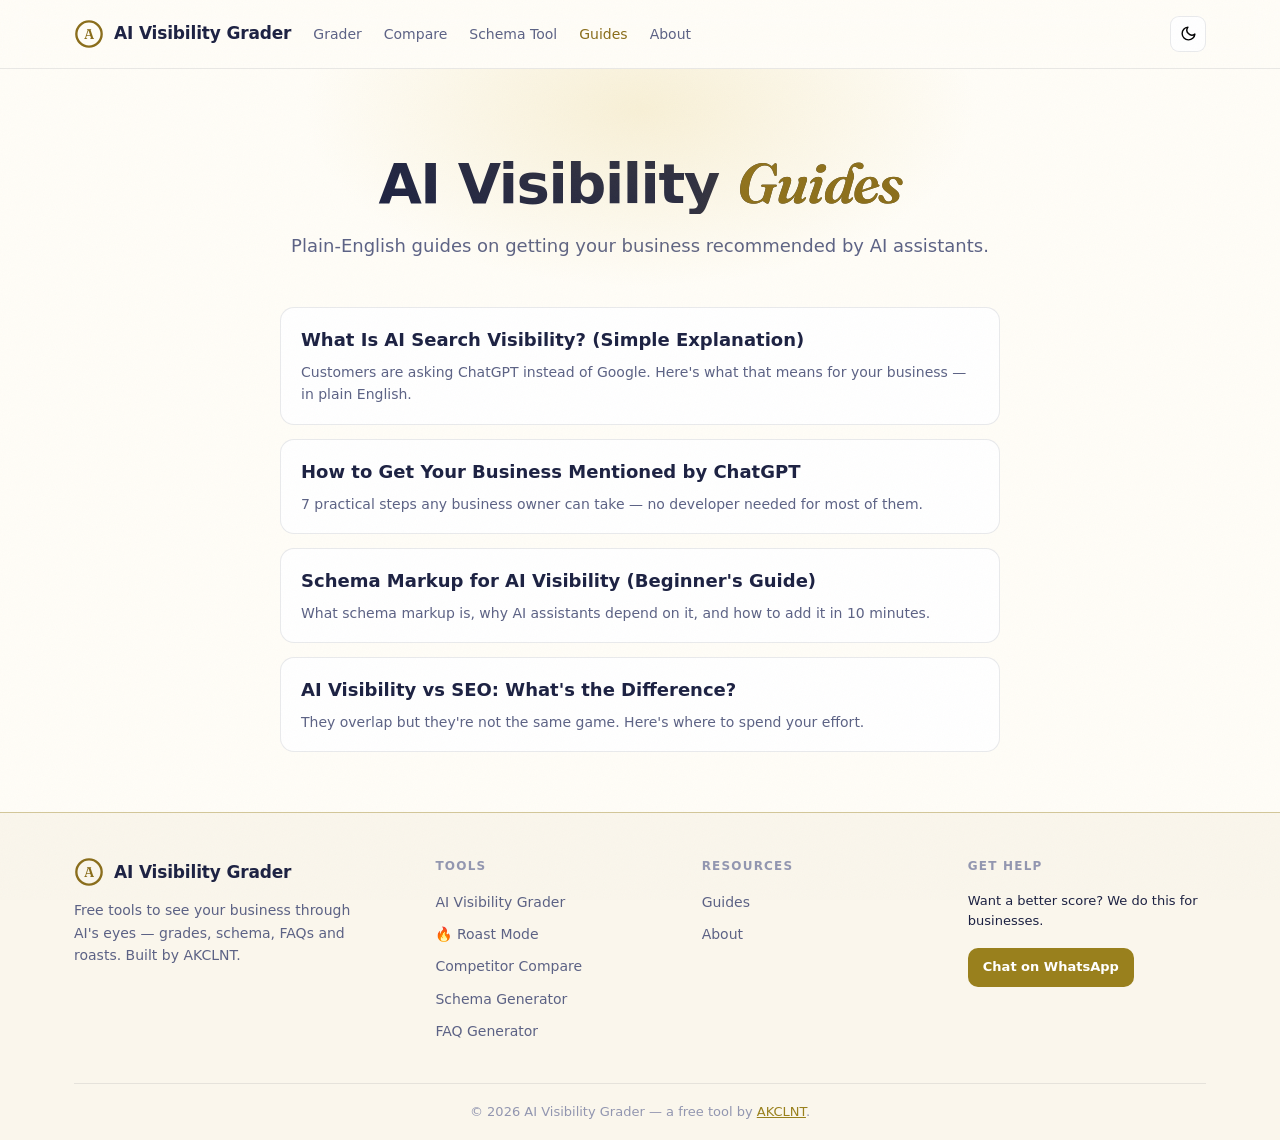
==== commit 089a6d95: "v3 White Luxury redesign: 13-section awwwards-level overhaul S1 Header: gold A-badge mark, scroll-aw" ====
--- a/blog/index.html
+++ b/blog/index.html
@@ -6,33 +6,47 @@
 <title>Guides — AI Visibility Grader</title>
 <meta name="description" content="Practical guides on AI search visibility: how to get mentioned by ChatGPT, schema markup basics, and AI visibility vs SEO.">
 <script>try{if(localStorage.getItem("avg_theme")==="dark")document.documentElement.setAttribute("data-theme","dark");}catch(e){}</script>
+<link rel="preconnect" href="https://fonts.googleapis.com">
+<link rel="preconnect" href="https://fonts.gstatic.com" crossorigin>
+<link href="https://fonts.googleapis.com/css2?family=Fraunces:ital,opsz,wght@0,9..144,600;1,9..144,600&display=swap" rel="stylesheet">
 <link rel="stylesheet" href="../style.css">
-<link rel="icon" href="data:image/svg+xml,<svg xmlns='http://www.w3.org/2000/svg' viewBox='0 0 32 32'><circle cx='16' cy='16' r='13' fill='none' stroke='%23d4af37' stroke-width='3'/><path d='M16 9v7l5 3' stroke='%23d4af37' stroke-width='3' fill='none' stroke-linecap='round'/></svg>">
+<link rel="icon" href="data:image/svg+xml,<svg xmlns='http://www.w3.org/2000/svg' viewBox='0 0 32 32'><circle cx='16' cy='16' r='13' fill='none' stroke='%2399801d' stroke-width='3'/><text x='16' y='22' text-anchor='middle' font-family='Georgia' font-size='15' font-weight='bold' fill='%2399801d'>A</text></svg>">
 </head>
 <body>
 
 <header class="site">
   <div class="wrap nav">
     <a class="brand" href="../index.html">
-      <svg class="mark" viewBox="0 0 32 32"><circle cx="16" cy="16" r="13"/><path d="M16 9v7l5 3"/></svg>
-      AI Visibility Grader
+      <svg class="mark" viewBox="0 0 32 32" aria-hidden="true"><circle cx="16" cy="16" r="13.5"/><text x="16" y="21.8" text-anchor="middle">A</text></svg>
+      <span>AI Visibility Grader</span>
     </a>
-    <nav class="links">
+    <nav class="links" aria-label="Primary">
       <a href="../index.html">Grader</a>
       <a href="../compare.html">Compare</a>
       <a href="../schema-generator.html">Schema Tool</a>
       <a href="index.html" class="active">Guides</a>
       <a href="../about.html">About</a>
-    
-      <button class="theme-btn" id="themeBtn" aria-label="Toggle light/dark theme" title="Light / dark">&#x1F319;</button>
     </nav>
+    <div class="nav-actions">
+      <a class="btn btn-accent btn-sm header-cta" id="headerCta" href="../index.html#grader">Grade my site</a>
+      <button class="theme-btn" id="themeBtn" aria-label="Toggle light/dark theme" title="Light / dark"></button>
+      <button class="burger" id="burger" aria-label="Open menu" aria-expanded="false" aria-controls="mobileMenu"><span></span><span></span><span></span></button>
+    </div>
+  </div>
+  <div class="mobile-menu" id="mobileMenu">
+    <a href="../index.html">Grader</a>
+    <a href="../compare.html">Compare</a>
+    <a href="../schema-generator.html">Schema Tool</a>
+    <a href="index.html" class="active">Guides</a>
+    <a href="../about.html">About</a>
+    <a class="btn btn-accent" href="../index.html#grader">Grade my site — free</a>
   </div>
 </header>
 
 <main>
 <div class="wrap">
   <section class="hero page-hero">
-    <h1>AI Visibility <span class="u">Guides</span></h1>
+    <h1>AI Visibility <span class="gold-it">Guides</span></h1>
     <p class="lead">Plain-English guides on getting your business recommended by AI assistants.</p>
   </section>
 
@@ -62,8 +76,8 @@
     <div class="foot-grid">
       <div class="fbrand">
         <a class="brand" href="../index.html">
-          <svg class="mark" viewBox="0 0 32 32"><circle cx="16" cy="16" r="13"/><path d="M16 9v7l5 3"/></svg>
-          AI Visibility Grader
+          <svg class="mark" viewBox="0 0 32 32" aria-hidden="true"><circle cx="16" cy="16" r="13.5"/><text x="16" y="21.8" text-anchor="middle">A</text></svg>
+      <span>AI Visibility Grader</span>
         </a>
         <p>Free tools to see your business through AI's eyes — grades, schema, FAQs and roasts. Built by AKCLNT.</p>
       </div>
--- a/style.css
+++ b/style.css
@@ -1,22 +1,28 @@
-/* AI Visibility Grader — light premium (white) default, dark on toggle */
+/* AI Visibility Grader — v3 "White Luxury": light ivory default, dark on toggle */
 :root{
-  --bg:#faf8f1; --surface:#ffffff; --surface-2:#f2ecdc; --line:#e2d8bd;
-  --fg:#1c2142; --muted:#5c6285; --faint:#9296b0; --body:#3d4266;
-  --accent:#99801d; --accent-soft:rgba(153,128,29,.10); --accent-ink:#ffffff;
+  --bg:#fffdf7; --surface:#ffffff; --surface-2:#f7f1e2; --line:rgba(20,24,50,.09);
+  --fg:#1c2142; --muted:#5c6285; --faint:#9296b0; --body:#4a4a52;
+  --accent:#99801d; --accent-deep:#8a6d1a; --accent-soft:rgba(153,128,29,.10); --accent-ink:#ffffff;
+  --gold-hi:#c9a227;
   --ok:#0d9d6c; --warn:#a5760a; --bad:#d64545;
+  --tint:#fdf6ea; --champagne:#faf6ec;
+  --serif:"Fraunces",Georgia,"Times New Roman",serif;
+  --mono:ui-monospace,SFMono-Regular,Menlo,Consolas,monospace;
   --radius:14px;
-  --shadow:0 18px 45px rgba(70,58,14,.10);
-  --shadow-lg:0 30px 70px rgba(70,58,14,.14);
+  --shadow:0 1px 2px rgba(70,58,14,.06),0 18px 45px rgba(70,58,14,.10);
+  --shadow-lg:0 2px 4px rgba(70,58,14,.06),0 30px 70px rgba(70,58,14,.14);
   color-scheme:light;
 }
 /* dark theme (toggle) */
 [data-theme="dark"]{
   --bg:#0a0e27; --surface:#131a38; --surface-2:#1a2247; --line:#2b3460;
   --fg:#eef0f8; --muted:#9aa3c4; --faint:#6b7496; --body:#cfd4e6;
-  --accent:#d4af37; --accent-soft:rgba(212,175,55,.12); --accent-ink:#241c00;
+  --accent:#d4af37; --accent-deep:#d4af37; --accent-soft:rgba(212,175,55,.12); --accent-ink:#241c00;
+  --gold-hi:#d4af37;
   --ok:#36d399; --warn:#ffd24a; --bad:#ff6b6b;
-  --shadow:0 20px 60px rgba(0,0,0,.35);
-  --shadow-lg:0 30px 80px rgba(0,0,0,.45);
+  --tint:#171d3d; --champagne:#10173a;
+  --shadow:0 2px 6px rgba(0,0,0,.3),0 20px 60px rgba(0,0,0,.35);
+  --shadow-lg:0 4px 10px rgba(0,0,0,.35),0 30px 80px rgba(0,0,0,.45);
   color-scheme:dark;
 }
 [data-theme="dark"] pre.code{background:var(--bg);color:#e8d9a8}
@@ -30,21 +36,43 @@
 *{box-sizing:border-box;margin:0;padding:0}
 html{scroll-behavior:smooth}
 body{background:var(--bg);color:var(--fg);font-family:system-ui,-apple-system,"Segoe UI",Roboto,sans-serif;line-height:1.6;-webkit-font-smoothing:antialiased}
-.wrap{max-width:1020px;margin:0 auto;padding-inline:20px}
+/* film grain — craft texture, hero glow lives only in hero */
+body::after{content:"";position:fixed;inset:0;z-index:60;pointer-events:none;opacity:.05;
+  background-image:url("data:image/svg+xml,%3Csvg xmlns='http://www.w3.org/2000/svg' width='140' height='140'%3E%3Cfilter id='n'%3E%3CfeTurbulence type='fractalNoise' baseFrequency='0.85' numOctaves='2'/%3E%3C/filter%3E%3Crect width='140' height='140' filter='url(%23n)' opacity='0.6'/%3E%3C/svg%3E")}
+.wrap{max-width:1180px;margin:0 auto;padding-inline:24px}
 a{color:inherit}
-.mono{font-family:ui-monospace,SFMono-Regular,Menlo,monospace}
-
-/* header */
-header.site{position:sticky;top:0;z-index:20;background:rgba(10,14,39,.88);backdrop-filter:blur(10px);border-bottom:1px solid var(--line)}
-.nav{display:flex;align-items:center;gap:20px;height:62px}
+
+/* header — v3 */
+header.site{position:sticky;top:0;z-index:50;background:rgba(255,253,247,.88);backdrop-filter:blur(12px);-webkit-backdrop-filter:blur(12px);border-bottom:1px solid var(--line)}
+[data-theme="dark"] header.site{background:rgba(10,14,39,.88)}
+.nav{display:flex;align-items:center;gap:22px;height:68px}
 .brand{display:flex;align-items:center;gap:10px;font-weight:800;font-size:17px;letter-spacing:-.01em;text-decoration:none}
-.brand .mark{width:28px;height:28px;flex:none}
-.brand .mark circle{fill:none;stroke:var(--accent);stroke-width:2.5}
-.brand .mark path{stroke:var(--accent);stroke-width:2.5;fill:none;stroke-linecap:round}
-.nav .links{margin-left:auto;display:flex;gap:20px;align-items:center}
-.nav .links a{color:var(--muted);text-decoration:none;font-size:14px;font-weight:500}
-.nav .links a:hover,.nav .links a.active{color:var(--accent)}
-@media(max-width:680px){.nav .links a:not(.btn){display:none}}
+.brand .mark{width:30px;height:30px;flex:none;color:var(--accent-deep)}
+.brand .mark circle{fill:none;stroke:currentColor;stroke-width:2.5}
+.brand .mark text{fill:currentColor;font-family:var(--serif);font-size:15px;font-weight:600}
+.nav .links{display:flex;gap:22px;align-items:center}
+.nav .links a{color:var(--muted);text-decoration:none;font-size:14px;font-weight:500;transition:color .15s}
+.nav .links a:hover,.nav .links a.active{color:var(--accent-deep)}
+.nav-actions{margin-left:auto;display:flex;align-items:center;gap:10px}
+.header-cta{opacity:0;transform:translateY(-6px);pointer-events:none;transition:opacity .3s,transform .3s;white-space:nowrap}
+.header-cta.show{opacity:1;transform:none;pointer-events:auto}
+.burger{display:none;width:38px;height:38px;border:1px solid var(--line);border-radius:9px;background:var(--surface);cursor:pointer;place-items:center;gap:0}
+.burger span{display:block;width:16px;height:2px;background:var(--fg);border-radius:2px;margin:2px auto;transition:.2s}
+.burger[aria-expanded="true"] span:nth-child(1){transform:translateY(6px) rotate(45deg)}
+.burger[aria-expanded="true"] span:nth-child(2){opacity:0}
+.burger[aria-expanded="true"] span:nth-child(3){transform:translateY(-6px) rotate(-45deg)}
+.mobile-menu{display:none;border-top:1px solid var(--line);padding:10px 24px 18px;background:var(--surface)}
+.mobile-menu a:not(.btn){display:block;padding:11px 4px;color:var(--muted);text-decoration:none;font-size:15px;font-weight:600;border-bottom:1px solid var(--line)}
+.mobile-menu a:not(.btn).active{color:var(--accent-deep)}
+.mobile-menu .btn{margin-top:12px;width:100%}
+.mobile-menu.open{display:block;animation:menuIn .25s ease}
+@keyframes menuIn{from{opacity:0;transform:translateY(-8px)}to{opacity:1;transform:none}}
+@media(max-width:680px){
+  .nav .links{display:none}
+  .burger{display:block}
+  .header-cta{display:none}
+}
+@media(prefers-reduced-motion:reduce){.mobile-menu.open{animation:none}.header-cta{transition:none}}
 
 /* buttons */
 .btn{font-weight:600;border-radius:10px;border:1px solid transparent;cursor:pointer;font-size:15px;padding:12px 20px;transition:.15s;text-decoration:none;display:inline-flex;align-items:center;gap:8px;justify-content:center}
@@ -60,12 +88,44 @@
 .hero{padding:64px 0 36px;text-align:center}
 .eyebrow{display:inline-block;font-size:12px;letter-spacing:.1em;text-transform:uppercase;color:var(--accent);border:1px solid var(--line);background:var(--surface);border-radius:999px;padding:6px 14px;margin-bottom:20px}
 .hero h1{font-size:clamp(30px,5.5vw,52px);font-weight:800;letter-spacing:-.02em;line-height:1.12;max-width:22ch;margin:0 auto}
-.hero h1 .u{color:var(--accent)}
 .hero p.lead{color:var(--muted);font-size:clamp(15px,2.2vw,18px);max-width:64ch;margin:18px auto 0}
-.hero .honest{margin-top:14px;font-size:13px;color:var(--faint);max-width:60ch;margin-left:auto;margin-right:auto}
-
-/* grader card */
-.grader{margin:8px auto 0;max-width:760px;background:var(--surface);border:1px solid var(--line);border-radius:var(--radius);padding:26px;box-shadow:var(--shadow)}
+.page-hero h1 .gold-it{-webkit-text-fill-color:var(--accent-deep)}
+
+/* ============ S4 GRADER — v3 product stage ============ */
+#grader{scroll-margin-top:84px}
+.grader-sec{padding:112px 0}
+@media(max-width:768px){.grader-sec{padding:72px 0}}
+.grader-wrap{max-width:920px}
+.grader-sec .sec-head{margin-bottom:40px}
+.grader{margin:0 auto;max-width:880px;background:var(--surface);border:1px solid var(--line);border-radius:20px;padding:40px;box-shadow:var(--shadow-lg)}
+@media(max-width:640px){.grader{padding:26px 20px}}
+.grader .url-row input{padding:16px 18px;font-size:16px;border-radius:12px}
+.grader .url-row .btn{padding:16px 30px;font-size:16px;border-radius:12px}
+.accent-link{color:var(--accent-deep);font-weight:600}
+.grader-note{margin-top:14px;font-size:13px;color:var(--faint);max-width:62ch}
+.error-box{display:none;margin-top:16px;background:rgba(255,107,107,.08);border:1px solid var(--bad);border-radius:10px;padding:12px 14px;font-size:14px;color:var(--bad)}
+.error-box.on{display:block}
+/* enlarged results payoff */
+.score-hero{gap:28px;padding:30px}
+.score-meta h2{font-size:clamp(24px,3vw,32px);font-family:var(--serif);font-weight:600;letter-spacing:-.01em}
+/* check rows stagger in */
+.checks .check{animation:riseIn .55s cubic-bezier(.16,1,.3,1) both}
+.checks .check:nth-child(2){animation-delay:.06s}
+.checks .check:nth-child(3){animation-delay:.12s}
+.checks .check:nth-child(4){animation-delay:.18s}
+.checks .check:nth-child(5){animation-delay:.24s}
+.checks .check:nth-child(6){animation-delay:.3s}
+.checks .check:nth-child(7){animation-delay:.36s}
+.checks .check:nth-child(8){animation-delay:.42s}
+.checks .check:nth-child(9){animation-delay:.48s}
+.checks .check:nth-child(10){animation-delay:.54s}
+.checks .check:nth-child(11){animation-delay:.6s}
+.checks .check:nth-child(12){animation-delay:.66s}
+@keyframes riseIn{from{opacity:0;transform:translateY(14px)}to{opacity:1;transform:none}}
+.passes-acc{margin-top:10px;background:var(--surface);border:1px dashed var(--line);border-radius:10px;padding:12px 16px;font-size:14px}
+.passes-acc summary{cursor:pointer;color:var(--accent-deep);font-weight:700}
+.passes-acc .check{margin-top:10px}
+@media(prefers-reduced-motion:reduce){.checks .check{animation:none}}
 .grader label{display:block;font-size:13px;font-weight:600;color:var(--muted);margin-bottom:8px;text-transform:uppercase;letter-spacing:.05em}
 .url-row{display:flex;gap:10px}
 @media(max-width:560px){.url-row{flex-direction:column}}
@@ -76,8 +136,6 @@
 .spinner.on{display:flex}
 .spin{width:18px;height:18px;border:2px solid var(--line);border-top-color:var(--accent);border-radius:50%;animation:sp 0.8s linear infinite}
 @keyframes sp{to{transform:rotate(360deg)}}
-.error-box{display:none;margin-top:16px;background:rgba(255,107,107,.08);border:1px solid var(--bad);border-radius:10px;padding:12px 14px;font-size:14px;color:#ffb3b3}
-.error-box.on{display:block}
 .paste-fallback{margin-top:14px;border:1px dashed rgba(212,175,55,.4);border-radius:10px;padding:12px 14px;font-size:14px}
 .paste-fallback summary{cursor:pointer;color:var(--accent);font-weight:600}
 .paste-fallback textarea{width:100%;margin-top:10px;background:#fbf8ef;border:1px solid rgba(153,128,29,.35);border-radius:8px;color:#3c4266;padding:10px;font-family:monospace;font-size:12px;resize:vertical}
@@ -86,10 +144,10 @@
 .results{display:none;margin-top:22px}
 .results.on{display:block}
 .score-hero{display:flex;gap:22px;align-items:center;background:var(--surface-2);border:1px solid var(--line);border-radius:var(--radius);padding:22px;flex-wrap:wrap}
-.ring{--p:0;width:110px;height:110px;flex:none;border-radius:50%;display:grid;place-items:center;background:conic-gradient(var(--rc,var(--accent)) calc(var(--p)*1%),var(--surface) 0)}
-.ring .inner{width:88px;height:88px;border-radius:50%;background:var(--surface-2);display:grid;place-items:center;align-content:center}
-.ring .num{font-weight:800;font-size:30px;line-height:1}
-.ring .grd{font-size:13px;color:var(--muted);font-weight:700}
+.ring{--p:0;width:160px;height:160px;flex:none;border-radius:50%;display:grid;place-items:center;background:conic-gradient(var(--rc,var(--accent)) calc(var(--p)*1%),var(--surface) 0)}
+.ring .inner{width:128px;height:128px;border-radius:50%;background:var(--surface-2);display:grid;place-items:center;align-content:center}
+.ring .num{font-weight:800;font-size:44px;line-height:1}
+.ring .grd{font-size:15px;color:var(--muted);font-weight:700}
 .score-meta h2{font-size:22px;margin-bottom:6px}
 .score-meta p{color:var(--muted);font-size:14px;max-width:52ch}
 .delta{display:inline-block;margin-top:8px;font-size:13px;font-weight:700;border-radius:7px;padding:3px 10px}
@@ -122,25 +180,93 @@
 .chat-card .q{color:var(--muted);margin-bottom:8px;font-style:italic}
 .chat-card .a{color:var(--fg)}
 
-/* sections */
-section.block{padding:56px 0;border-top:1px solid var(--line)}
+/* sections — v3 rhythm: tone is the divider, generous air */
+section.block{padding:112px 0}
+@media(max-width:768px){section.block{padding:72px 0}}
+.band-white{background:#ffffff}
+[data-theme="dark"] .band-white{background:var(--bg)}
+.band-champagne{background:var(--champagne)}
 .sec-head{max-width:62ch}
-.sec-head h2{font-size:clamp(24px,4vw,34px);font-weight:750;letter-spacing:-.01em}
 .sec-head p{color:var(--muted);margin-top:10px}
-.grid3{display:grid;grid-template-columns:repeat(auto-fit,minmax(240px,1fr));gap:16px;margin-top:28px}
 .card{background:var(--surface);border:1px solid var(--line);border-radius:var(--radius);padding:22px;text-decoration:none;display:block;transition:.15s}
-a.card:hover{border-color:var(--accent);transform:translateY(-2px)}
 .card .tic{width:34px;height:34px;border-radius:9px;background:var(--accent-soft);display:grid;place-items:center;margin-bottom:12px}
 .card .tic svg{width:18px;height:18px;stroke:var(--accent)}
 .card h3{font-size:17px;margin-bottom:8px}
 .card p{color:var(--muted);font-size:14px}
 
-/* how it works steps */
-.steps{display:grid;grid-template-columns:repeat(auto-fit,minmax(220px,1fr));gap:16px;margin-top:28px;counter-reset:st}
-.step{background:var(--surface);border:1px solid var(--line);border-radius:var(--radius);padding:22px;position:relative}
-.step .n{width:32px;height:32px;border-radius:50%;background:var(--accent);color:var(--accent-ink);font-weight:800;display:grid;place-items:center;margin-bottom:12px;font-size:15px}
-.step h3{font-size:16px;margin-bottom:8px}
-.step p{color:var(--muted);font-size:14px}
+/* ============ S7 BENTO — v3 all-12 signals ============ */
+.bento{display:grid;grid-template-columns:repeat(4,1fr);gap:16px;margin-top:44px}
+.bcell{background:var(--surface);border:1px solid var(--line);border-radius:20px;padding:28px;
+  transition:border-color .2s;position:relative;overflow:hidden}
+.bcell:hover{border-color:var(--gold-hi)}
+.bcell .bnum{font-family:var(--mono);font-size:11px;color:var(--faint);letter-spacing:.14em;text-transform:uppercase}
+.bcell h3{font-size:16.5px;margin:10px 0 8px}
+.bcell p{color:var(--muted);font-size:13.5px;line-height:1.6}
+.b-wide{grid-column:span 2;background:linear-gradient(135deg,var(--surface),var(--surface-2))}
+.b-wide h3{font-size:20px}
+.bars{display:flex;align-items:flex-end;gap:7px;height:72px;margin-top:20px}
+.bars i{flex:1;background:linear-gradient(180deg,var(--gold-hi),var(--accent-deep));border-radius:3px;min-height:10px;opacity:.9}
+.bars-cap{margin-top:12px;font-family:var(--mono);font-size:11px;letter-spacing:.1em;color:var(--faint);text-transform:uppercase}
+.b-tall{grid-row:span 2;display:flex;flex-direction:column;background:linear-gradient(160deg,var(--surface-2),var(--surface))}
+.scale{margin-top:16px;display:flex;flex-direction:column;gap:4px;flex:1;justify-content:center}
+.srow{display:flex;align-items:center;gap:14px;padding:9px 0;border-bottom:1px dashed var(--line)}
+.srow:last-child{border-bottom:none}
+.srow b{font-family:var(--serif);font-size:26px;font-weight:600;width:30px}
+.srow span{font-family:var(--mono);font-size:12px;color:var(--muted)}
+.scale-note{margin-top:14px;font-size:13px;color:var(--muted);font-style:italic}
+@media(max-width:1024px){.bento{grid-template-columns:repeat(2,1fr)}.b-tall{grid-row:span 2}}
+@media(max-width:560px){.bento{grid-template-columns:1fr}.b-wide{grid-column:span 1}.b-tall{grid-row:auto}}
+@media(prefers-reduced-motion:reduce){.bcell{transition:none}}
+
+/* ============ S8 HOW — v3 editorial rows ============ */
+.how{margin-top:52px;border-top:1px solid var(--line)}
+.how-row{display:grid;grid-template-columns:150px 1fr;gap:36px;align-items:center;padding:44px 8px;border-bottom:1px solid var(--line)}
+.how-row:nth-child(even){grid-template-columns:1fr 150px}
+.how-row:nth-child(even) .how-num{order:2;text-align:right}
+.how-num{font-family:var(--serif);font-weight:600;font-size:clamp(60px,7vw,100px);line-height:1;color:var(--line)}
+.how-row h3{font-family:var(--serif);font-weight:600;font-size:clamp(22px,2.6vw,30px);letter-spacing:-.01em;margin-bottom:10px}
+.how-row p{color:var(--muted);max-width:54ch;font-size:16px}
+@media(max-width:640px){
+  .how-row,.how-row:nth-child(even){grid-template-columns:1fr;gap:6px;padding:30px 4px}
+  .how-row:nth-child(even) .how-num{order:0;text-align:left}
+}
+
+/* ============ S9 ROAST SPOTLIGHT — v3 light & savage ============ */
+.band-tint{background:var(--tint)}
+.roast-split{display:grid;grid-template-columns:1fr 1fr;gap:60px;align-items:center}
+@media(max-width:860px){.roast-split{grid-template-columns:1fr;gap:40px}}
+.roast-h2{font-family:var(--serif);font-weight:600;font-size:clamp(30px,3.8vw,46px);
+  letter-spacing:-.02em;line-height:1.08;margin:0 0 16px}
+.roast-lead{color:var(--muted);font-size:17px;margin-bottom:30px;max-width:46ch}
+.roast-quotes{display:flex;flex-direction:column;gap:16px}
+.rq{background:var(--surface);border:1px solid var(--line);border-left:4px solid var(--bad);
+  border-radius:14px;padding:22px 24px;box-shadow:var(--shadow);transition:transform .2s}
+.rq:nth-child(1){transform:rotate(-.7deg)}
+.rq:nth-child(2){transform:rotate(.8deg);margin-left:26px}
+.rq:nth-child(3){transform:rotate(-.5deg);margin-left:8px}
+.rq:hover{transform:rotate(0)}
+.rq p{font-size:16.5px;font-weight:600;line-height:1.5}
+.rq-flame{font-size:22px;display:block;margin-bottom:8px}
+.rq-tag{display:inline-block;margin-top:12px;font-family:var(--mono);font-size:10.5px;
+  letter-spacing:.14em;text-transform:uppercase;color:var(--faint)}
+@media(max-width:640px){.rq:nth-child(2),.rq:nth-child(3){margin-left:0}}
+@media(prefers-reduced-motion:reduce){.rq{transition:none}}
+
+/* ============ S10 TOOLS — v3 distinct card language ============ */
+.tool-grid3{display:grid;grid-template-columns:repeat(3,1fr);gap:20px;margin-top:44px}
+@media(max-width:860px){.tool-grid3{grid-template-columns:1fr}}
+.tool-card{background:var(--surface);border:1px solid var(--line);border-radius:20px;padding:34px 30px;
+  text-decoration:none;display:flex;flex-direction:column;transition:border-color .2s,box-shadow .2s}
+.tool-card:hover{border-color:var(--accent);box-shadow:var(--shadow)}
+.tool-card .tic{width:50px;height:50px;border-radius:15px;background:linear-gradient(135deg,var(--accent-soft),transparent);
+  display:grid;place-items:center;margin-bottom:22px}
+.tool-card .tic svg{width:24px;height:24px;stroke:var(--accent-deep);fill:none;stroke-width:2}
+.tool-card h3{font-family:var(--serif);font-size:21px;font-weight:600;margin-bottom:10px;letter-spacing:-.01em}
+.tool-card p{color:var(--muted);font-size:14.5px;flex:1}
+.tool-card .go{margin-top:22px;color:var(--accent-deep);font-weight:700;font-size:14px}
+.tool-card .go::after{content:"\2192";display:inline-block;transition:transform .15s;margin-left:6px}
+.tool-card:hover .go::after{transform:translateX(4px)}
+@media(prefers-reduced-motion:reduce){.tool-card{transition:none}.tool-card .go::after{transition:none}}
 
 /* forms (tools) */
 .tool-grid{display:grid;grid-template-columns:1fr 1fr;gap:20px;margin-top:24px}
@@ -150,9 +276,28 @@
 .output-card{background:var(--surface);border:1px solid var(--line);border-radius:var(--radius);padding:20px}
 .output-card h3{font-size:14px;text-transform:uppercase;letter-spacing:.06em;color:var(--faint);margin-bottom:10px}
 pre.code{background:var(--bg);border:1px solid var(--line);border-radius:10px;padding:14px;font-size:12.5px;line-height:1.6;overflow-x:auto;white-space:pre-wrap;word-break:break-word;max-height:380px;overflow-y:auto;color:#7a5f14}
+/* faq-item: used by faq-generator.html (JS-rendered) */
 .faq-item{background:var(--surface-2);border:1px solid var(--line);border-radius:10px;padding:14px 16px;margin-bottom:10px}
 .faq-item .fq{font-weight:700;margin-bottom:6px}
 .faq-item .fa{color:var(--muted);font-size:14px}
+
+/* ============ S11 FAQ ACCORDION — v3 ============ */
+.faq-acc{max-width:720px;margin:40px auto 0}
+.acc{background:var(--surface);border:1px solid var(--line);border-radius:14px;margin-bottom:12px;
+  overflow:hidden;transition:border-color .2s}
+.acc[open]{border-color:var(--gold-hi)}
+.acc summary{list-style:none;cursor:pointer;display:flex;align-items:center;justify-content:space-between;
+  gap:16px;padding:20px 22px;font-weight:700;font-size:16px}
+.acc summary::-webkit-details-marker{display:none}
+.acc summary:focus-visible{outline:2px solid var(--accent);outline-offset:2px}
+.acc-x{position:relative;flex:none;width:22px;height:22px}
+.acc-x::before,.acc-x::after{content:"";position:absolute;background:var(--accent-deep);border-radius:2px;transition:transform .3s cubic-bezier(.16,1,.3,1)}
+.acc-x::before{left:2px;right:2px;top:10px;height:2px}
+.acc-x::after{top:2px;bottom:2px;left:10px;width:2px}
+.acc[open] .acc-x::after{transform:rotate(90deg)}
+.acc-a{padding:0 24px 22px;color:var(--muted);font-size:15px;line-height:1.65;animation:accIn .3s cubic-bezier(.16,1,.3,1)}
+@keyframes accIn{from{opacity:0;transform:translateY(-6px)}to{opacity:1;transform:none}}
+@media(prefers-reduced-motion:reduce){.acc-a{animation:none}.acc-x::before,.acc-x::after{transition:none}}
 
 /* compare */
 .vs-grid{display:grid;grid-template-columns:1fr auto 1fr;gap:16px;margin-top:24px;align-items:start}
@@ -235,28 +380,46 @@
 @keyframes tick{to{transform:translateX(-50%)}}
 @media(prefers-reduced-motion:reduce){.ticker-track{animation:none}}
 
-/* ---- stats band ---- */
-.stats-band{display:grid;grid-template-columns:repeat(4,1fr);gap:12px;margin:34px 0 8px}
+.ticker-roast{border-top:none;background:var(--surface)}
+.ticker-roast span{color:var(--faint);text-transform:none;letter-spacing:.01em;font-size:14px;font-weight:500}
+.ticker-roast span i{font-style:normal}
+.ticker-track.rev{animation:tickrev 44s linear infinite}
+@keyframes tickrev{from{transform:translateX(-50%)}to{transform:translateX(0)}}
+@media(prefers-reduced-motion:reduce){.ticker-track.rev{animation:none}}
+
+/* ============ S5 STATS — v3 credibility strip ============ */
+.stats-sec{padding:64px 0}
+.stats-band{display:grid;grid-template-columns:repeat(4,1fr);gap:16px}
 @media(max-width:640px){.stats-band{grid-template-columns:repeat(2,1fr)}}
-.stat{background:var(--surface);border:1px solid var(--line);border-radius:var(--radius);
-  padding:20px 12px;text-align:center;box-shadow:var(--shadow);transition:.2s}
-.stat:hover{transform:translateY(-3px);border-color:var(--accent)}
-.stat b{display:block;font-size:clamp(26px,3.4vw,36px);font-weight:800;color:var(--accent);
-  font-variant-numeric:tabular-nums}
-.stat small{color:var(--muted);font-size:12.5px;letter-spacing:.03em}
-
-/* ---- showcase section ---- */
-.showcase{display:grid;grid-template-columns:1.05fr 1fr;gap:44px;align-items:center}
-@media(max-width:860px){.showcase{grid-template-columns:1fr}}
-.shot{position:relative}
-.shot img{width:100%;height:auto;border-radius:18px;box-shadow:var(--shadow-lg);
-  border:1px solid var(--line);transition:transform .4s}
-.shot:hover img{transform:scale(1.015) rotate(-.3deg)}
-.shot::before{content:"";position:absolute;inset:-14px -14px auto auto;width:120px;height:120px;
-  background:radial-gradient(circle,var(--accent-soft),transparent 70%);z-index:-1}
-.show-list{list-style:none;margin:22px 0}
-.show-list li{display:flex;gap:12px;margin-bottom:14px;font-size:15px;color:var(--body)}
+.stat{background:var(--surface);border:1px solid var(--line);border-radius:16px;
+  padding:28px 16px;text-align:center;box-shadow:var(--shadow);transition:border-color .2s}
+.stat:hover{border-color:var(--accent)}
+.stat b{display:block;font-size:clamp(30px,3.6vw,42px);font-weight:800;color:var(--accent-deep);
+  font-variant-numeric:tabular-nums;letter-spacing:-.02em}
+.stat small{color:var(--muted);font-size:13px;letter-spacing:.02em;display:block;margin-top:6px}
+.stat-word .lock{display:grid;place-items:center;width:52px;height:52px;margin:0 auto 10px;
+  border-radius:50%;background:var(--accent-soft);color:var(--accent-deep)}
+.stat-word b{font-size:clamp(22px,2.6vw,30px)}
+
+/* ---- showcase section — v3 ---- */
+.showcase{display:grid;grid-template-columns:1.05fr 1fr;gap:56px;align-items:center}
+@media(max-width:860px){.showcase{grid-template-columns:1fr;gap:40px}}
+.browser-frame{background:var(--surface);border:1px solid var(--line);border-radius:20px;
+  overflow:hidden;box-shadow:var(--shadow-lg);transition:transform .4s}
+.browser-frame:hover{transform:translateY(-4px)}
+.bf-bar{display:flex;align-items:center;gap:7px;padding:12px 16px;border-bottom:1px solid var(--line);background:var(--surface-2)}
+.bf-bar span{width:10px;height:10px;border-radius:50%;background:#d9c9a8}
+[data-theme="dark"] .bf-bar span{background:#3a4470}
+.bf-bar em{font-style:normal;font-size:12px;color:var(--faint);font-family:var(--mono);margin-left:8px}
+.browser-frame img{display:block;width:100%;height:auto}
+.shot-cap{margin-top:14px;font-size:12px;letter-spacing:.14em;text-transform:uppercase;color:var(--faint);text-align:center}
+.show-h2{font-family:var(--serif);font-weight:600;font-size:clamp(30px,3.8vw,46px);
+  letter-spacing:-.02em;line-height:1.08;margin:0 0 16px}
+.show-lead{color:var(--muted);font-size:17px}
+.show-list{list-style:none;margin:26px 0 30px}
+.show-list li{display:flex;gap:12px;margin-bottom:16px;font-size:15.5px;color:var(--body)}
 .show-list .tick{color:var(--ok);font-weight:800;flex:none;font-size:17px}
+.show-list b{color:var(--fg)}
 
 /* ---- button shine ---- */
 .btn-accent{position:relative;overflow:hidden}
@@ -266,14 +429,9 @@
 .btn-accent:hover::after{left:130%}
 @media(prefers-reduced-motion:reduce){.btn-accent::after{display:none}}
 
-/* ---- CTA strip with art ---- */
-.cta-strip.art{background-image:linear-gradient(100deg,rgba(10,14,39,.88) 30%,rgba(10,14,39,.55)),url("img/ai-network-art.png");
-  background-size:cover;background-position:center right;border:none}
-.cta-strip.art h3{color:#fff}
-.cta-strip.art p{color:#c9cfe8}
-
-/* footer */
-footer.site{border-top:1px solid var(--line);padding:0;margin-top:20px;background:var(--surface)}
+/* footer — v3 stays light: cream, navy text, gold hairline */
+footer.site{border-top:1px solid rgba(153,128,29,.4);padding:0;margin-top:0;background:var(--champagne)}
+[data-theme="dark"] footer.site{border-top-color:rgba(212,175,55,.35)}
 .foot-grid{display:grid;grid-template-columns:1.4fr 1fr 1fr 1fr;gap:28px;padding:44px 0 30px}
 @media(max-width:760px){.foot-grid{grid-template-columns:1fr 1fr}}
 @media(max-width:480px){.foot-grid{grid-template-columns:1fr}}
@@ -285,30 +443,28 @@
 .fcol .fine{font-size:13px;margin-bottom:12px;display:block}
 .foot-bar{border-top:1px solid var(--line);padding:18px 0;display:flex;gap:14px;align-items:center;
   flex-wrap:wrap;justify-content:center;text-align:center}
+#scanBtn{white-space:nowrap}
+#pasteBtn{margin-top:10px}
+#aiPreviewText{white-space:pre-wrap}
+.akclnt-link{color:var(--accent-deep);font-weight:600}
 .foot-bar .fine{color:var(--faint);font-size:13px}
 
-/* section polish */
-.kicker{display:inline-flex;align-items:center;gap:8px;font-size:12px;font-weight:800;
-  letter-spacing:.12em;text-transform:uppercase;color:var(--accent);margin-bottom:12px}
-.kicker::before{content:"";width:22px;height:2px;background:var(--accent);border-radius:2px;display:inline-block}
-.sec-head h2{background:linear-gradient(120deg,var(--fg) 60%,var(--accent));-webkit-background-clip:text;
-  background-clip:text;-webkit-text-fill-color:transparent}
+/* section polish — v3 type system */
+.kicker{display:inline-flex;align-items:center;gap:10px;font-family:var(--mono);font-size:12px;font-weight:700;
+  letter-spacing:.2em;text-transform:uppercase;color:var(--accent-deep);margin-bottom:16px}
+.kicker::before{content:"";width:22px;height:2px;background:var(--accent-deep);border-radius:2px;display:inline-block}
+.sec-head{max-width:64ch}
+.sec-head h2{font-family:var(--serif);font-weight:600;font-size:clamp(34px,4.5vw,56px);
+  letter-spacing:-.02em;line-height:1.05}
+.sec-head p{color:var(--muted);margin-top:14px;font-size:17px;max-width:58ch}
+.sec-head.center{margin-inline:auto;text-align:center}
+.sec-head.center p{margin-inline:auto}
 a.card:hover{border-color:var(--accent);transform:translateY(-4px);box-shadow:0 14px 34px rgba(212,175,55,.14)}
 .card{position:relative;overflow:hidden}
 .card::after{content:"";position:absolute;top:0;left:0;right:0;height:3px;
   background:linear-gradient(90deg,transparent,var(--accent),transparent);
   opacity:0;transition:.2s}
 a.card:hover::after{opacity:1}
-/* steps connector */
-.steps{position:relative}
-@media(min-width:761px){
-  .steps::before{content:"";position:absolute;top:38px;left:12%;right:12%;height:2px;
-    background:repeating-linear-gradient(90deg,var(--line) 0 8px,transparent 8px 16px);z-index:0}
-  .step{position:relative;z-index:1}
-}
-.step{transition:.2s}
-.step:hover{transform:translateY(-4px);border-color:var(--accent)}
-.step .n{box-shadow:0 0 0 6px var(--accent-soft)}
 /* reveal on scroll */
 .js .reveal{opacity:0;transform:translateY(26px);transition:opacity .7s ease,transform .7s ease}
 .js .reveal.in{opacity:1;transform:none}
@@ -317,49 +473,88 @@
 .cta-strip h3{font-size:20px}
 .cta-strip p{color:var(--muted);font-size:14px;margin-top:6px}
 
-/* print */
-/* split hero (index) — asymmetric: massive type left, 3D visual stage right */
-.hero-split{padding:76px 0 60px;overflow:hidden}
-.hero-grid{display:grid;grid-template-columns:1.02fr .98fr;gap:52px;align-items:center}
+/* ============ S2 HERO — v3 signature moment ============ */
+.hero-split{position:relative;padding:120px 0 96px;overflow:hidden}
+.orb{position:absolute;border-radius:50%;filter:blur(90px);pointer-events:none;z-index:0}
+.orb-a{width:760px;height:760px;top:-280px;right:-160px;background:rgba(212,175,55,.08)}
+.orb-b{width:560px;height:560px;bottom:-240px;left:-140px;background:rgba(212,175,55,.06)}
+[data-theme="dark"] .orb-a{background:rgba(212,175,55,.11)}
+[data-theme="dark"] .orb-b{background:rgba(212,175,55,.08)}
+.hero-grid{position:relative;z-index:1;display:grid;grid-template-columns:1.08fr .92fr;gap:56px;align-items:center}
 .hero-copy{text-align:left}
-.hero-badges{display:flex;gap:8px;flex-wrap:wrap;margin-bottom:24px}
-.hero-badges .eyebrow{margin-bottom:0}
-.hero-split h1{font-size:clamp(38px,4.8vw,64px);font-weight:800;letter-spacing:-.025em;
-  line-height:1.05;margin:0;max-width:15ch;text-align:left}
-.hero-split h1 .u{color:var(--accent)}
-.hero-split .hero-copy .lead{text-align:left;margin:22px 0 0;max-width:52ch}
-.hero-ctas{display:flex;gap:12px;margin-top:30px;flex-wrap:wrap}
-.hero-trust{display:flex;gap:10px;align-items:center;flex-wrap:wrap;margin-top:26px;
-  color:var(--muted);font-size:14px}
-.hero-trust b{color:var(--accent);font-size:17px}
-.hero-trust .dot{color:var(--faint)}
-.hero-copy .honest{margin:20px 0 0;max-width:54ch;text-align:left}
-/* 3D visual stage */
-.hero-visual{position:relative;min-height:520px;border-radius:22px;overflow:hidden;
+.proof{display:inline-flex;align-items:center;gap:10px;font-family:var(--mono);font-size:12px;
+  letter-spacing:.14em;text-transform:uppercase;color:var(--accent-deep);border:1px solid var(--line);
+  background:var(--surface);border-radius:999px;padding:9px 18px;margin-bottom:28px;box-shadow:var(--shadow)}
+.proof .dot{width:8px;height:8px;border-radius:50%;background:var(--gold-hi);animation:shimmer 2.6s ease-in-out infinite}
+@keyframes shimmer{0%,100%{opacity:1}50%{opacity:.3}}
+h1.display{font-family:var(--serif);font-weight:600;font-size:clamp(48px,5.6vw,84px);
+  line-height:1.02;letter-spacing:-.03em;margin:0;max-width:12ch;text-align:left}
+.gold-it{font-family:var(--serif);font-style:italic;font-weight:600;color:var(--accent-deep)}
+.hero-split .lead{font-size:20px;line-height:1.6;color:var(--muted);margin:24px 0 0;max-width:46ch;text-align:left}
+.hero-ctas{display:flex;gap:14px;margin-top:34px;flex-wrap:wrap}
+.btn-lg{padding:16px 28px;font-size:16px;border-radius:12px}
+.hero-micro{display:flex;gap:22px;flex-wrap:wrap;margin-top:26px;color:var(--muted);font-size:14px}
+.hero-micro i{font-style:normal;color:var(--ok);font-weight:800;margin-right:6px}
+/* entrance: masked rise + unblur, expo-out */
+body.hprep .hero-copy>*{opacity:0;transform:translateY(30px);filter:blur(8px)}
+body.hready .hero-copy>*{opacity:1;transform:none;filter:blur(0);
+  transition:opacity .9s cubic-bezier(.16,1,.3,1),transform .9s cubic-bezier(.16,1,.3,1),filter .9s cubic-bezier(.16,1,.3,1)}
+body.hready .hero-copy>*:nth-child(2){transition-delay:.08s}
+body.hready .hero-copy>*:nth-child(3){transition-delay:.16s}
+body.hready .hero-copy>*:nth-child(4){transition-delay:.24s}
+body.hready .hero-copy>*:nth-child(5){transition-delay:.32s}
+/* 3D visual stage + floating sample grade card */
+.hero-visual{position:relative;min-height:540px;border-radius:24px;overflow:hidden;
   border:1px solid var(--line);
   background:radial-gradient(ellipse 80% 70% at 50% 45%, rgba(212,175,55,.10), transparent 70%), var(--surface);
-  box-shadow:var(--shadow)}
+  box-shadow:var(--shadow-lg)}
 #hero3d{position:absolute;inset:0;width:100%;height:100%;pointer-events:none;opacity:.9}
-.hv-chip{position:absolute;display:flex;align-items:center;gap:8px;white-space:nowrap;
-  background:rgba(13,18,44,.72);backdrop-filter:blur(10px);-webkit-backdrop-filter:blur(10px);
+.grade-sample{position:absolute;top:50%;left:50%;width:230px;background:var(--surface);
+  border:1px solid var(--line);border-radius:16px;padding:18px;z-index:2;
+  transform:translate(-50%,-50%) rotate(-4deg);
+  box-shadow:0 2px 6px rgba(70,58,14,.08),0 24px 60px rgba(70,58,14,.18);
+  animation:floaty 7s ease-in-out infinite}
+.gs-top{display:flex;align-items:center;justify-content:space-between;margin-bottom:10px}
+.gs-url{font-size:13px;font-weight:700;color:var(--muted);font-family:var(--mono)}
+.gs-badge{width:34px;height:34px;border-radius:50%;display:grid;place-items:center;
+  font-family:var(--serif);font-weight:600;font-size:18px;color:#fff;background:linear-gradient(135deg,#c0392b,#e74c3c);
+  box-shadow:0 0 0 3px rgba(231,76,60,.18)}
+.gs-score{display:flex;align-items:baseline;gap:4px;margin-bottom:10px}
+.gs-score b{font-size:40px;font-weight:800;letter-spacing:-.02em}
+.gs-score small{color:var(--faint);font-size:13px}
+.gs-rows{display:flex;flex-direction:column;gap:7px;font-size:13px}
+.gs-rows i{font-style:normal;font-weight:800;margin-right:8px}
+.gs-rows .no{color:var(--bad)}
+.gs-rows .yes{color:var(--ok)}
+.gs-cap{margin-top:12px;padding-top:10px;border-top:1px dashed var(--line);
+  font-size:11px;letter-spacing:.14em;text-transform:uppercase;color:var(--faint);text-align:center}
+.hv-chip{position:absolute;display:flex;align-items:center;gap:8px;white-space:nowrap;z-index:2;
+  background:rgba(255,255,255,.85);backdrop-filter:blur(10px);-webkit-backdrop-filter:blur(10px);
   border:1px solid var(--line);border-radius:12px;padding:10px 15px;font-size:13px;font-weight:600;
-  color:var(--fg);box-shadow:0 10px 30px rgba(0,0,0,.3)}
-.hv-chip b{color:var(--accent)}
-.hv-a{top:26px;left:26px;animation:float 5s ease-in-out infinite}
-.hv-b{bottom:92px;right:24px;animation:float 6.5s ease-in-out infinite reverse}
-.hv-c{bottom:28px;left:26px;animation:float 7.5s ease-in-out infinite}
-.pulse{width:9px;height:9px;border-radius:50%;background:var(--ok);animation:pulse 1.8s infinite}
-@keyframes pulse{0%{box-shadow:0 0 0 0 rgba(54,211,153,.55)}70%{box-shadow:0 0 0 10px rgba(54,211,153,0)}100%{box-shadow:0 0 0 0 rgba(54,211,153,0)}}
-@keyframes float{0%,100%{transform:translateY(0)}50%{transform:translateY(-9px)}}
-.hv-chip{background:rgba(255,255,255,.82)}
+  color:var(--fg);box-shadow:0 10px 30px rgba(70,58,14,.12)}
+[data-theme="dark"] .hv-chip{background:rgba(13,18,44,.72);box-shadow:0 10px 30px rgba(0,0,0,.3)}
+.hv-chip .mini-ring{width:22px;height:22px;border-radius:50%;display:grid;place-items:center;
+  font-size:12px;font-weight:800;color:#fff;background:linear-gradient(135deg,#c0392b,#e74c3c)}
+.hv-chip .x{color:var(--bad);font-weight:800;font-style:normal}
+.hv-chip .ok{color:var(--ok);font-weight:800;font-style:normal}
+.hv-a{top:24px;left:24px;animation:floaty2 5s ease-in-out infinite}
+.hv-b{bottom:88px;right:22px;animation:floaty2 6.5s ease-in-out infinite reverse}
+.hv-c{bottom:24px;left:24px;animation:floaty2 7.5s ease-in-out infinite}
+.grade-sample{--tilt:-4deg}
+@keyframes floaty{0%,100%{transform:translate(-50%,-50%) rotate(var(--tilt)) translateY(0)}
+  50%{transform:translate(-50%,-50%) rotate(var(--tilt)) translateY(-10px)}}
+.hv-a,.hv-b,.hv-c{animation-name:floaty2}
+@keyframes floaty2{0%,100%{transform:translateY(0)}50%{transform:translateY(-9px)}}
 @media(max-width:900px){
-  .hero-grid{grid-template-columns:1fr;gap:38px}
-  .hero-visual{min-height:380px}
-  .hero-split{padding:54px 0 42px}
+  .hero-grid{grid-template-columns:1fr;gap:44px}
+  .hero-visual{min-height:400px}
+  .hero-split{padding:72px 0 64px}
+  h1.display{font-size:clamp(44px,11vw,64px)}
 }
-@media(prefers-reduced-motion:reduce){.hv-chip{animation:none}.pulse{animation:none}}
-.eyebrow-hot{margin-left:8px;border-color:rgba(212,175,55,.5);color:var(--warn);text-decoration:none;transition:.15s}
-.eyebrow-hot:hover{background:var(--accent-soft);border-color:var(--accent)}
+@media(prefers-reduced-motion:reduce){
+  .hv-chip,.grade-sample,.proof .dot{animation:none}
+  body.hprep .hero-copy>*{opacity:1;transform:none;filter:none}
+}
 
 /* mode toggle */
 .mode-toggle{display:flex;gap:8px;margin-bottom:10px}
@@ -415,8 +610,31 @@
 .rc-foot{margin-top:16px;font-size:12px;color:var(--faint);letter-spacing:.04em}
 .roast-share{display:flex;gap:10px;margin-top:16px;flex-wrap:wrap;justify-content:center}
 
+/* ============ S12 FINAL CTA — v3 the dark moment ============ */
+.cta-band{background:#141a36;padding:140px 0}
+@media(max-width:768px){.cta-band{padding:88px 0}}
+.cta-panel{text-align:center;border-radius:28px;padding:88px 48px;position:relative;
+  border:1px solid transparent;
+  background:
+    linear-gradient(#151b3a,#151b3a) padding-box,
+    linear-gradient(135deg,rgba(201,162,39,.65),rgba(201,162,39,.12) 40%,rgba(201,162,39,.12) 60%,rgba(201,162,39,.65)) border-box;
+  box-shadow:0 24px 64px -16px rgba(0,0,0,.55)}
+@media(max-width:640px){.cta-panel{padding:56px 26px}}
+.cta-panel .kicker-light{color:#e8c95c;justify-content:center}
+.cta-panel .kicker-light::before{background:#e8c95c}
+.cta-panel h2{font-family:var(--serif);font-weight:600;font-size:clamp(38px,5.5vw,72px);
+  letter-spacing:-.02em;line-height:1.05;color:#f4f1e6;max-width:16ch;margin:0 auto}
+.cta-panel h2 .gold-it{color:#e8c95c}
+.cta-panel p{color:#a9b0d0;max-width:52ch;margin:22px auto 38px;font-size:17px}
+.cta-btns{display:flex;gap:14px;justify-content:center;flex-wrap:wrap}
+.cta-wa{border-color:rgba(255,255,255,.28);color:#f4f1e6}
+.cta-wa:hover{border-color:#e8c95c;color:#e8c95c}
+.cta-panel .btn-accent{animation:glowPulse 4s ease-in-out infinite}
+@keyframes glowPulse{0%,100%{box-shadow:0 0 0 0 rgba(212,175,55,0)}50%{box-shadow:0 0 26px 5px rgba(212,175,55,.35)}}
+@media(prefers-reduced-motion:reduce){.cta-panel .btn-accent{animation:none}}
+
 @media print{
-  header.site,.grader .url-row,.result-actions,.cta-strip,footer.site .foot .btn{display:none!important}
+  header.site,.grader .url-row,.result-actions,.cta-strip,.cta-band,footer.site .foot .btn{display:none!important}
   body{background:#fff;color:#111}
   .grader,.check,.score-hero,.ai-preview{background:#fff!important;color:#111;border-color:#ccc}
   .check .why{color:#444}.score-meta p{color:#444}.ring{background:#eee!important}
